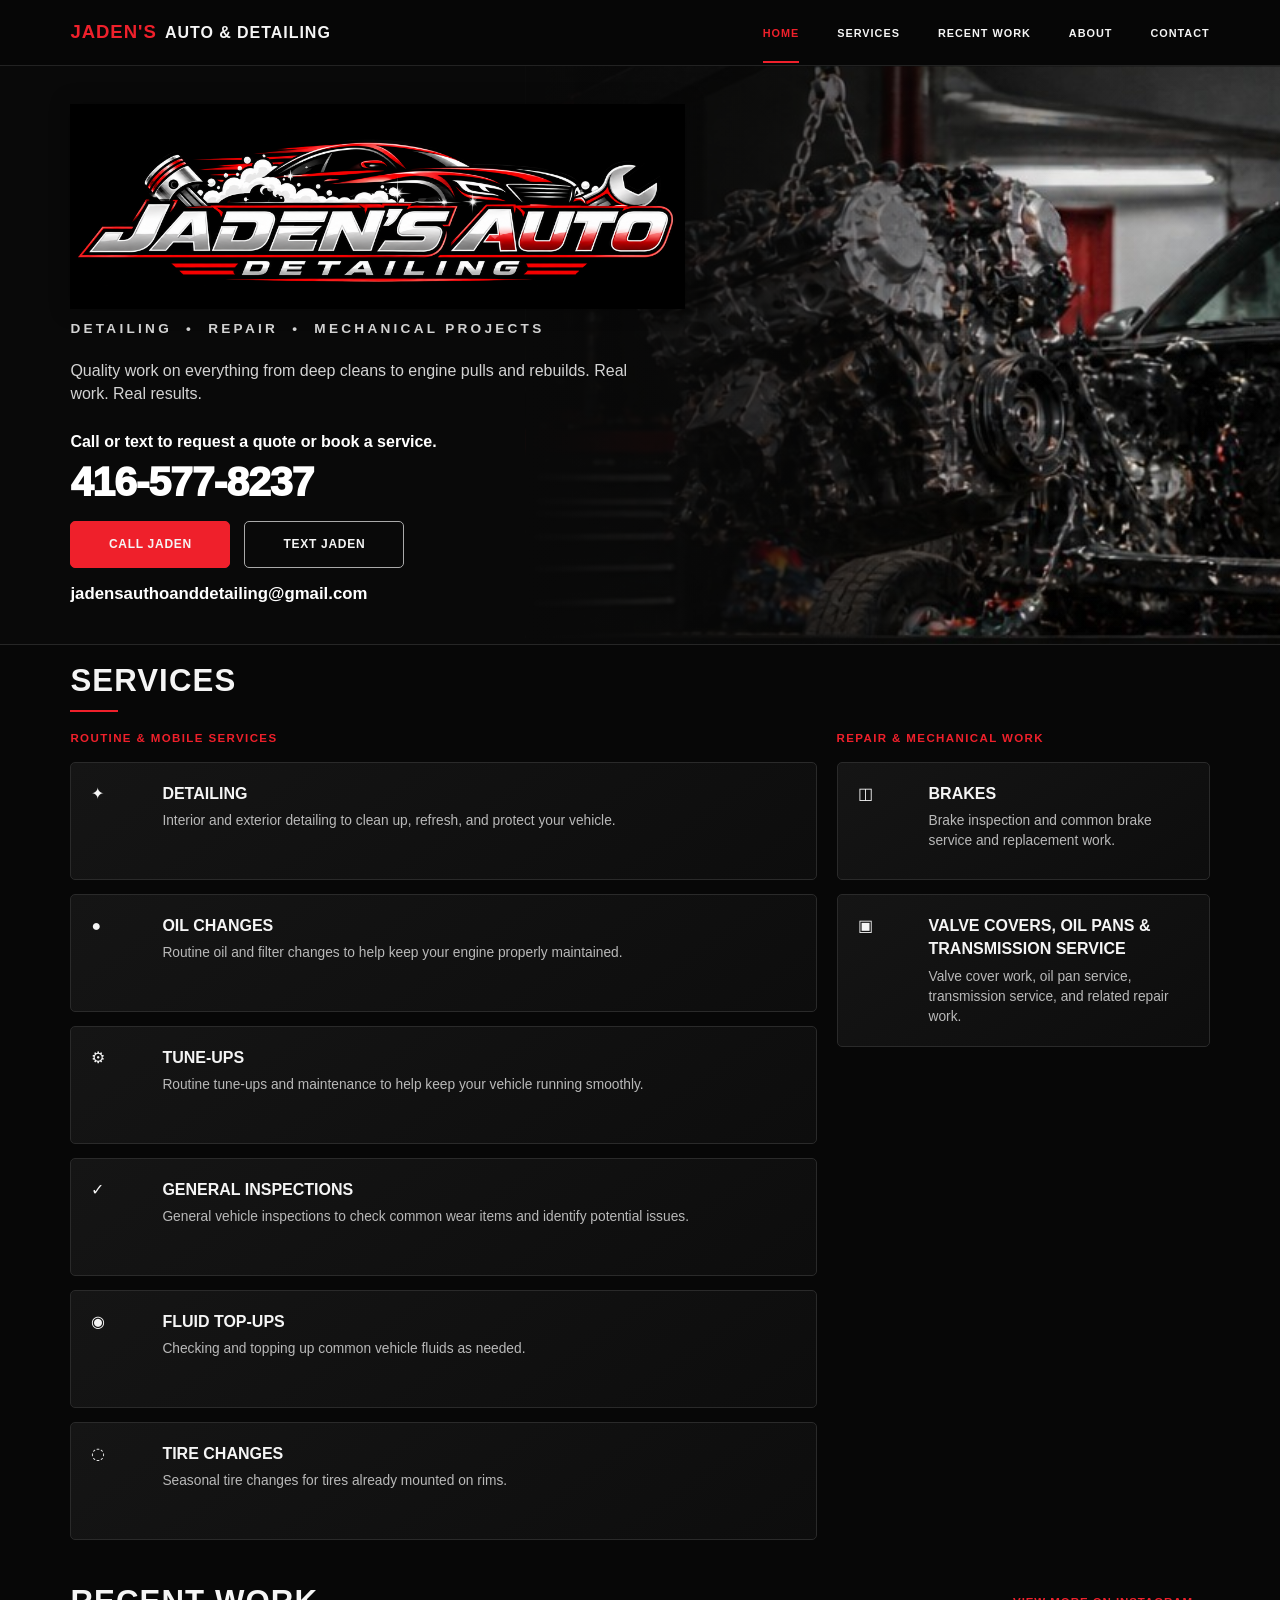
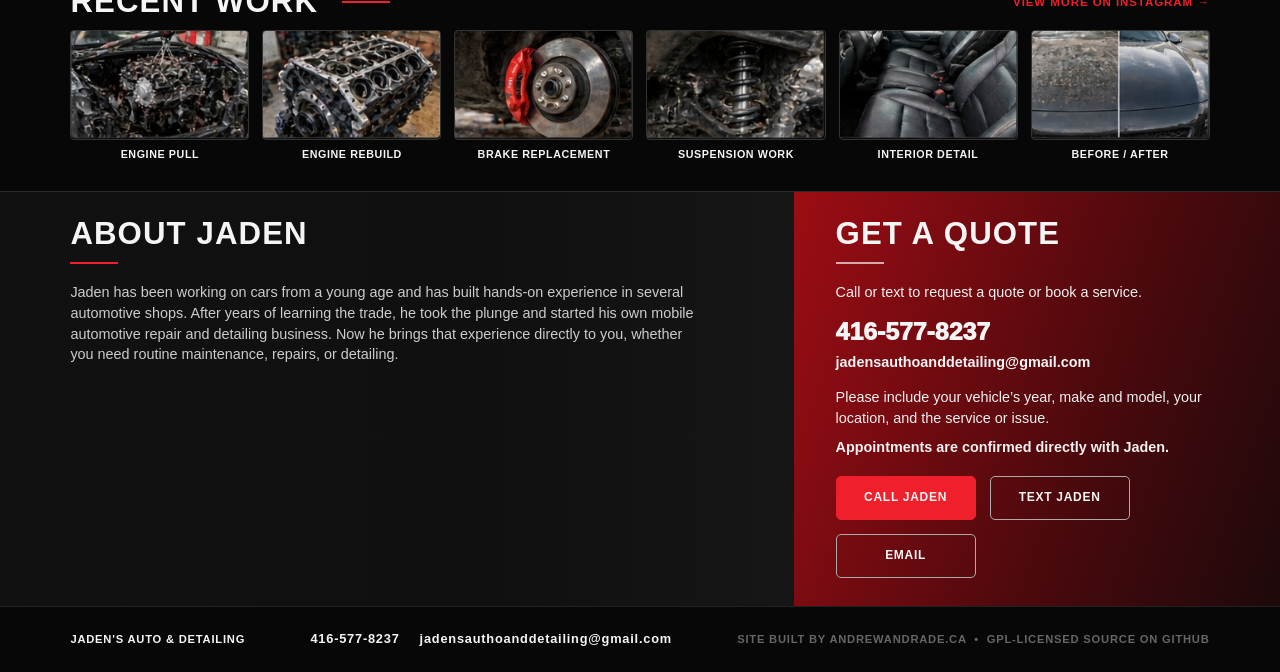
==== index.html @ c55bb7e1 "Make contacting Jaden the primary site action" ====
<!doctype html>
<html lang="en">
<head>
<meta charset="utf-8">
<meta name="viewport" content="width=device-width,initial-scale=1">
<meta name="theme-color" content="#070707">
<title>Jaden's Auto &amp; Detailing</title>
<meta name="description" content="Call or text Jaden for mobile auto repair and detailing services.">
<script type="application/ld+json">{"@context":"https://schema.org","@type":"AutoRepair","@id":"https://jadens-auto-and-detailing.github.io/#business","name":"Jaden's Auto & Detailing","url":"https://jadens-auto-and-detailing.github.io/","telephone":"+1-416-577-8237","email":"jadensauthoanddetailing@gmail.com","contactPoint":{"@type":"ContactPoint","telephone":"+1-416-577-8237","email":"jadensauthoanddetailing@gmail.com","contactType":"customer service"}}</script>
<style>
:root{--bg:#070707;--panel:#111;--panel2:#161616;--text:#f5f5f5;--muted:#b9b9b9;--line:#2a2a2a;--red:#ef202b;--red2:#b71119;--max:1500px}*{box-sizing:border-box}html{scroll-behavior:smooth}body{margin:0;background:var(--bg);color:var(--text);font-family:Inter,Arial,Helvetica,sans-serif;line-height:1.45}a{color:inherit;text-decoration:none}img{display:block;width:100%}.wrap{max-width:var(--max);margin:auto}.site-header{height:66px;display:flex;align-items:center;justify-content:space-between;padding:0 5.5vw;border-bottom:1px solid #222;background:rgba(7,7,7,.97);position:sticky;top:0;z-index:50}.brand{display:inline-flex;align-items:center}.brand-wordmark{font-size:1rem;font-weight:900;letter-spacing:.06em;text-transform:uppercase;white-space:nowrap}.brand-wordmark strong{color:var(--red);font-size:1.16em;margin-right:.18em}nav{display:flex;gap:38px;text-transform:uppercase;font-weight:800;font-size:.68rem;letter-spacing:.09em}nav a{padding:24px 0 20px;border-bottom:2px solid transparent}nav a:first-child,nav a:hover{color:var(--red);border-color:var(--red)}.hero{min-height:440px;position:relative;overflow:hidden;border-bottom:1px solid #262626;background:#090909}.hero-bg{position:absolute;inset:0 0 0 41%;background-image:linear-gradient(90deg,#090909 0,rgba(9,9,9,.97) 6%,rgba(9,9,9,.68) 35%,rgba(9,9,9,.04) 70%),url("[data-uri]");background-size:cover;background-position:center}.hero-inner{position:relative;z-index:2;min-height:440px;display:flex;align-items:center;padding:38px 5.5vw}.hero-copy{width:min(620px,46vw)}.logo{width:min(620px,48vw);margin-bottom:10px}.hero-logo{width:100%;height:auto;display:block;object-fit:contain;filter:drop-shadow(0 0 10px rgba(0,0,0,.28))}.kicker{font-size:.85rem;font-weight:800;letter-spacing:.24em;color:#d4d4d4;margin:0 0 20px}.hero p{max-width:570px;color:#d3d3d3;font-size:1rem;margin:0}.actions{display:flex;gap:14px;flex-wrap:wrap;margin-top:24px}.btn{min-width:170px;height:47px;border-radius:5px;display:inline-flex;align-items:center;justify-content:center;text-transform:uppercase;font-size:.75rem;font-weight:900;letter-spacing:.06em;border:1px solid #aaa}.btn.red{background:var(--red);border-color:var(--red)}.btn:hover{filter:brightness(1.08)}section.content{padding:20px 5.5vw 10px}h2{font-size:1.95rem;line-height:1;text-transform:uppercase;letter-spacing:.035em;margin:0}.rule{width:48px;height:2px;background:var(--red);margin:13px 0 18px}.services-grid{display:grid;grid-template-columns:2fr 1fr;gap:20px}.service-group{display:grid;gap:14px;align-content:start}.service-group-title{margin:0 0 2px;text-transform:uppercase;font-size:.72rem;letter-spacing:.12em;color:var(--red);font-weight:900}.service{border:1px solid var(--line);border-radius:5px;background:linear-gradient(145deg,#151515,#0d0d0d);padding:19px 20px;display:grid;grid-template-columns:58px 1fr;gap:13px;min-height:118px}.service svg{width:42px;height:42px;stroke:var(--red);fill:none;stroke-width:2.2}.service h3{margin:0 0 6px;text-transform:uppercase;font-size:1rem}.service p{margin:0;color:var(--muted);font-size:.86rem}.recent-head{display:flex;justify-content:space-between;align-items:center;margin-top:16px}.recent-title{display:flex;align-items:center;gap:24px}.recent-title .rule{margin:0}.ig{color:var(--red);font-weight:900;text-transform:uppercase;font-size:.72rem;letter-spacing:.08em}.work-grid{display:grid;grid-template-columns:repeat(6,1fr);gap:13px;margin-top:12px}.work-card figure{margin:0}.photo{aspect-ratio:1.62/1;background:#141414 center/cover no-repeat;border:1px solid #333;border-radius:4px;overflow:hidden}.work-card figcaption{text-align:center;text-transform:uppercase;font-size:.67rem;font-weight:900;letter-spacing:.055em;padding-top:7px}.bottom{display:grid;grid-template-columns:62% 38%;margin-top:18px;border-top:1px solid #2a2a2a;min-height:218px}.about{padding:26px 7vw 28px 5.5vw;background:linear-gradient(90deg,#111,#101010 62%,#161616)}.about p{max-width:700px;color:#ccc;font-size:.9rem;margin:0}.quote{padding:26px 5.5vw 28px 42px;background:linear-gradient(110deg,#9d0d14,#4b090d 60%,#1d090b)}.quote .rule{background:#fff;opacity:.65}.quote p{max-width:520px;margin:0;color:#f1f1f1;font-size:.9rem}.quote .actions{margin-top:18px}.quote .btn{min-width:140px;height:44px}.fine{margin-top:12px!important;color:#b99!important;font-size:.68rem!important}footer{height:66px;display:flex;align-items:center;justify-content:space-between;padding:0 5.5vw;border-top:1px solid #222;text-transform:uppercase;font-size:.7rem;font-weight:800;letter-spacing:.07em}footer span{color:#666}@media(max-width:1000px){nav{gap:18px}.services-grid{grid-template-columns:1fr 1fr}.work-grid{grid-template-columns:repeat(3,1fr)}.bottom{grid-template-columns:1fr}.quote{padding-left:5.5vw}.hero-copy{width:56vw}.hero-bg{left:35%}.logo{width:52vw}}@media(max-width:700px){.site-header{height:58px}.brand{font-size:.72rem}.brand strong{font-size:.9rem}nav a:not(:first-child):not(:last-child){display:none}.hero{min-height:570px}.hero-bg{inset:0;background-image:linear-gradient(90deg,rgba(7,7,7,.98),rgba(7,7,7,.68)),linear-gradient(0deg,#070707 0,transparent 60%),url("[data-uri]");opacity:.95}.hero-inner{min-height:570px;align-items:flex-end;padding-bottom:44px}.hero-copy{width:100%}.logo{width:min(560px,96vw)}.services-grid,.work-grid{grid-template-columns:1fr 1fr}.recent-head{align-items:flex-start;gap:18px;flex-direction:column}.recent-title{flex-direction:column;align-items:flex-start;gap:0}.bottom{margin-top:10px}footer{height:auto;min-height:72px;gap:12px;flex-direction:column;align-items:flex-start;justify-content:center}}@media(max-width:470px){.services-grid,.work-grid{grid-template-columns:1fr}.actions .btn{flex:1 1 140px}.service{grid-template-columns:48px 1fr}.site-header nav a:last-child{display:none}}
.hero{min-height:520px}.hero-inner{min-height:520px}.hero-contact{margin-top:25px;max-width:590px}.contact-lead{margin:0 0 8px!important;color:#fff!important;font-weight:800}.phone-display{display:inline-block;font-size:clamp(2rem,3.2vw,3.25rem);line-height:1.05;font-weight:950;letter-spacing:-.025em;color:#fff}.phone-display:hover,.email-link:hover,.footer-contact a:hover{text-decoration:underline;text-decoration-color:var(--red);text-underline-offset:4px}.hero-contact .actions{margin-top:17px}.hero-contact .btn{min-width:160px}.email-link{display:inline-block;margin-top:14px;color:#fff;font-size:clamp(.9rem,1.35vw,1.05rem);font-weight:800;overflow-wrap:anywhere;word-break:break-word}.quote-details{margin-top:15px}.quote-phone{display:inline-block;font-size:1.55rem;line-height:1.1;font-weight:950;margin-bottom:5px}.quote-email{display:inline-block;font-weight:800;overflow-wrap:anywhere;word-break:break-word}.quote-instructions{margin-top:14px!important}.appointment-note{margin-top:8px!important;font-weight:800}.footer-contact{display:flex;align-items:center;gap:20px;text-transform:none;font-size:.8rem}.footer-contact a{overflow-wrap:anywhere;word-break:break-word}.mobile-contact-bar{display:none}
@media(max-width:700px){body{padding-bottom:calc(66px + env(safe-area-inset-bottom))}.hero,.hero-inner{min-height:680px}.hero-inner{padding-bottom:38px}.phone-display{font-size:2.25rem}.hero-contact .actions{gap:10px}.hero-contact .btn{min-width:0;flex:1}.email-link{max-width:100%}footer{padding-top:18px;padding-bottom:18px;margin-bottom:0}.footer-contact{align-items:flex-start;gap:6px;flex-direction:column;max-width:100%;width:100%}.mobile-contact-bar{position:fixed;display:grid;grid-template-columns:1fr 1fr;gap:8px;left:0;right:0;bottom:0;z-index:100;padding:8px 12px calc(8px + env(safe-area-inset-bottom));background:rgba(7,7,7,.98);border-top:1px solid #333;box-shadow:0 -5px 20px rgba(0,0,0,.45)}.mobile-contact-bar a{height:42px;border-radius:5px;display:flex;align-items:center;justify-content:center;background:var(--red);font-size:.78rem;font-weight:950;letter-spacing:.06em;text-transform:uppercase}.mobile-contact-bar a:last-child{background:#202020;border:1px solid #777}}
@media(max-width:370px){.phone-display{font-size:2rem}.hero-contact .btn{font-size:.68rem}.email-link{font-size:.82rem}}
.quote-email{font-size:.9rem}.mobile-contact-bar a:first-child,.mobile-contact-bar a:last-child{color:#fff}@media(max-width:470px){.site-header nav{display:none}}
</style>
</head>
<body>
<header class="site-header">
<a class="brand" href="#top" aria-label="Jaden's Auto and Detailing home">
<span class="brand-wordmark">
<strong>Jaden's</strong> Auto &amp; Detailing</span>
</a>
<nav>
<a href="#top">Home</a>
<a href="#services">Services</a>
<a href="#work">Recent Work</a>
<a href="#about">About</a>
<a href="#contact">Contact</a>
</nav>
</header>
<main id="top">
<section class="hero">
<div class="hero-bg">
</div>
<div class="hero-inner">
<div class="hero-copy">
<div class="logo">
<img class="hero-logo" src="[data-uri]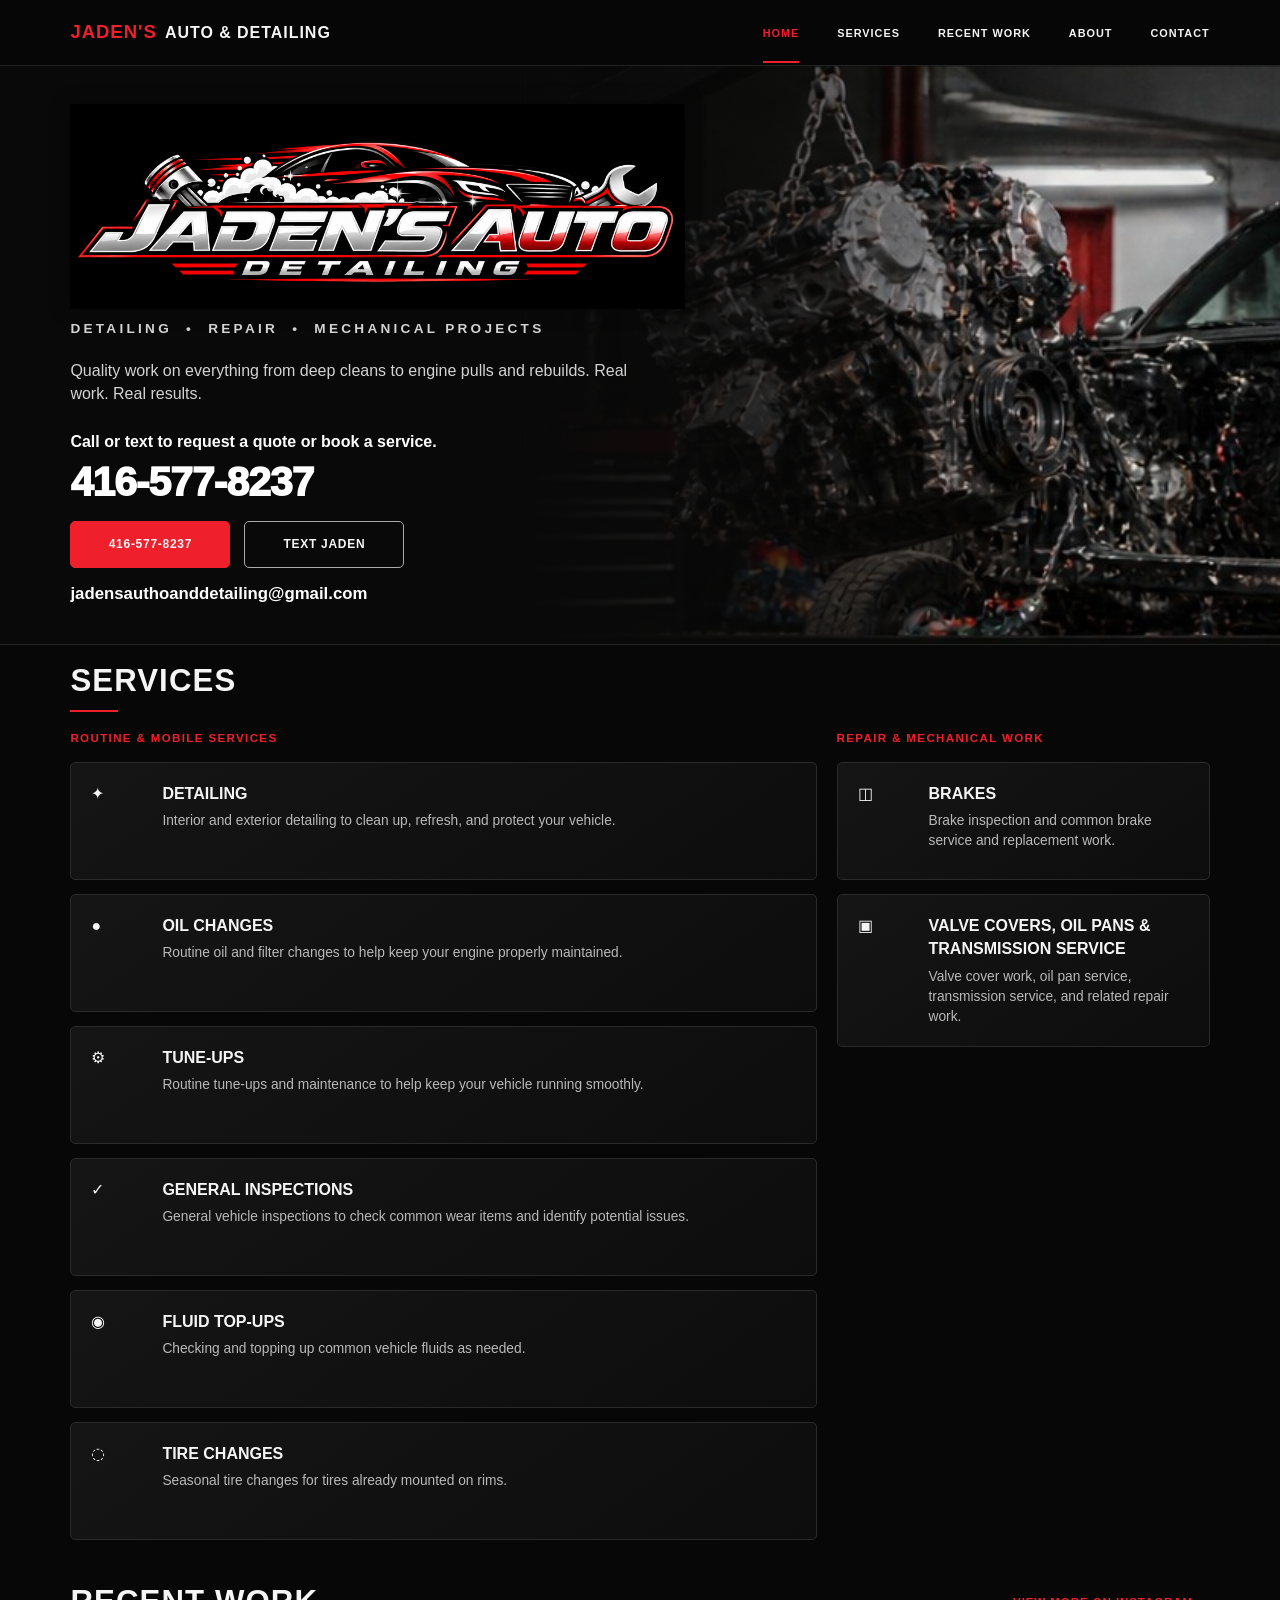
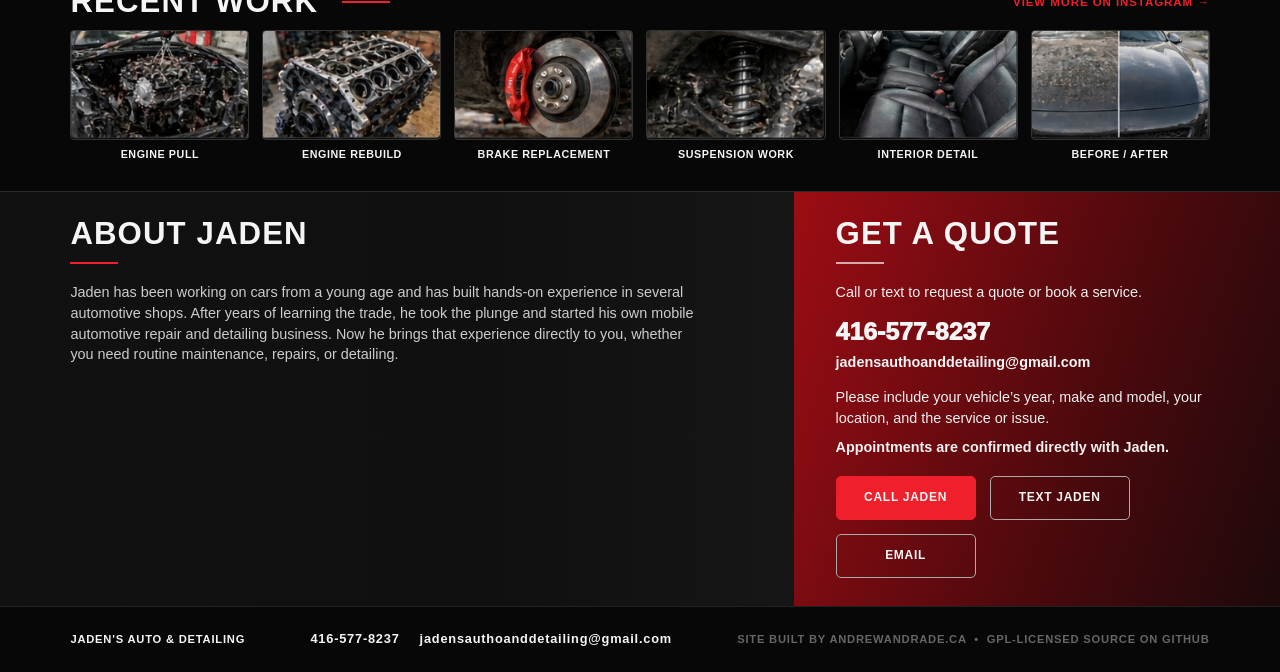
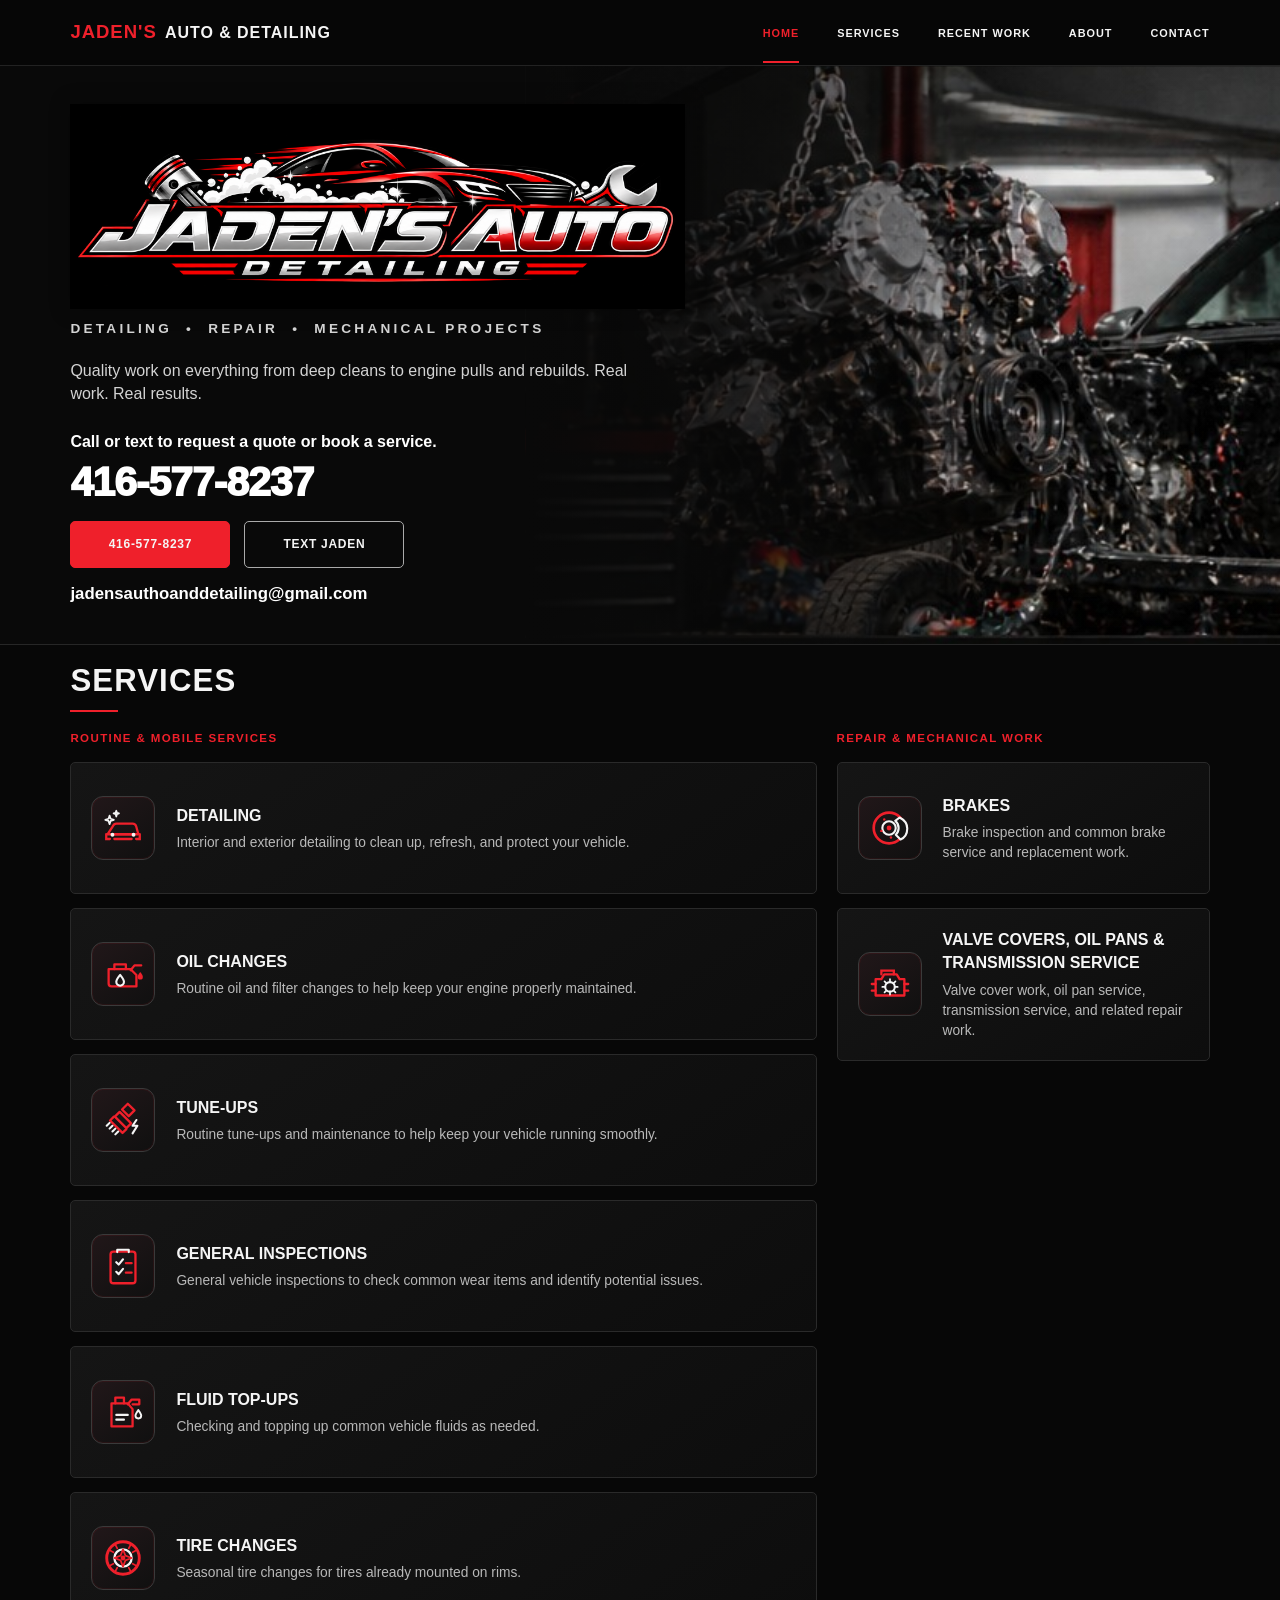
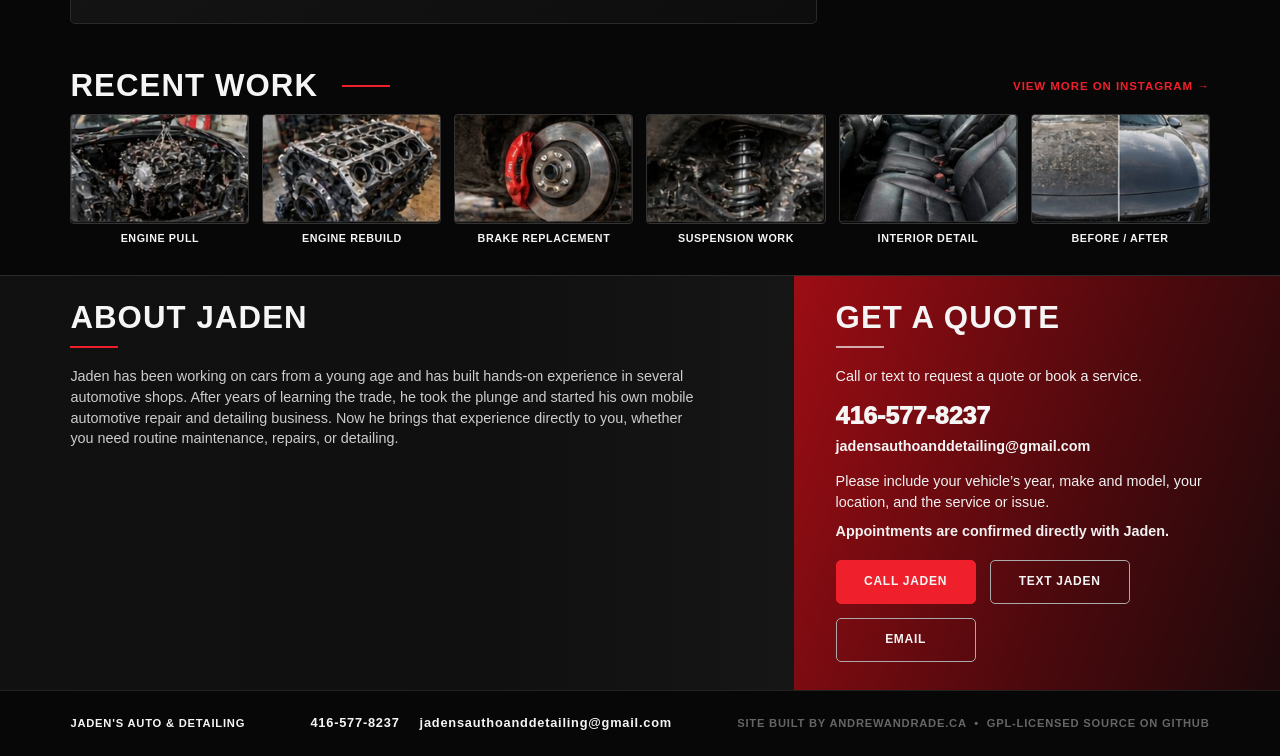
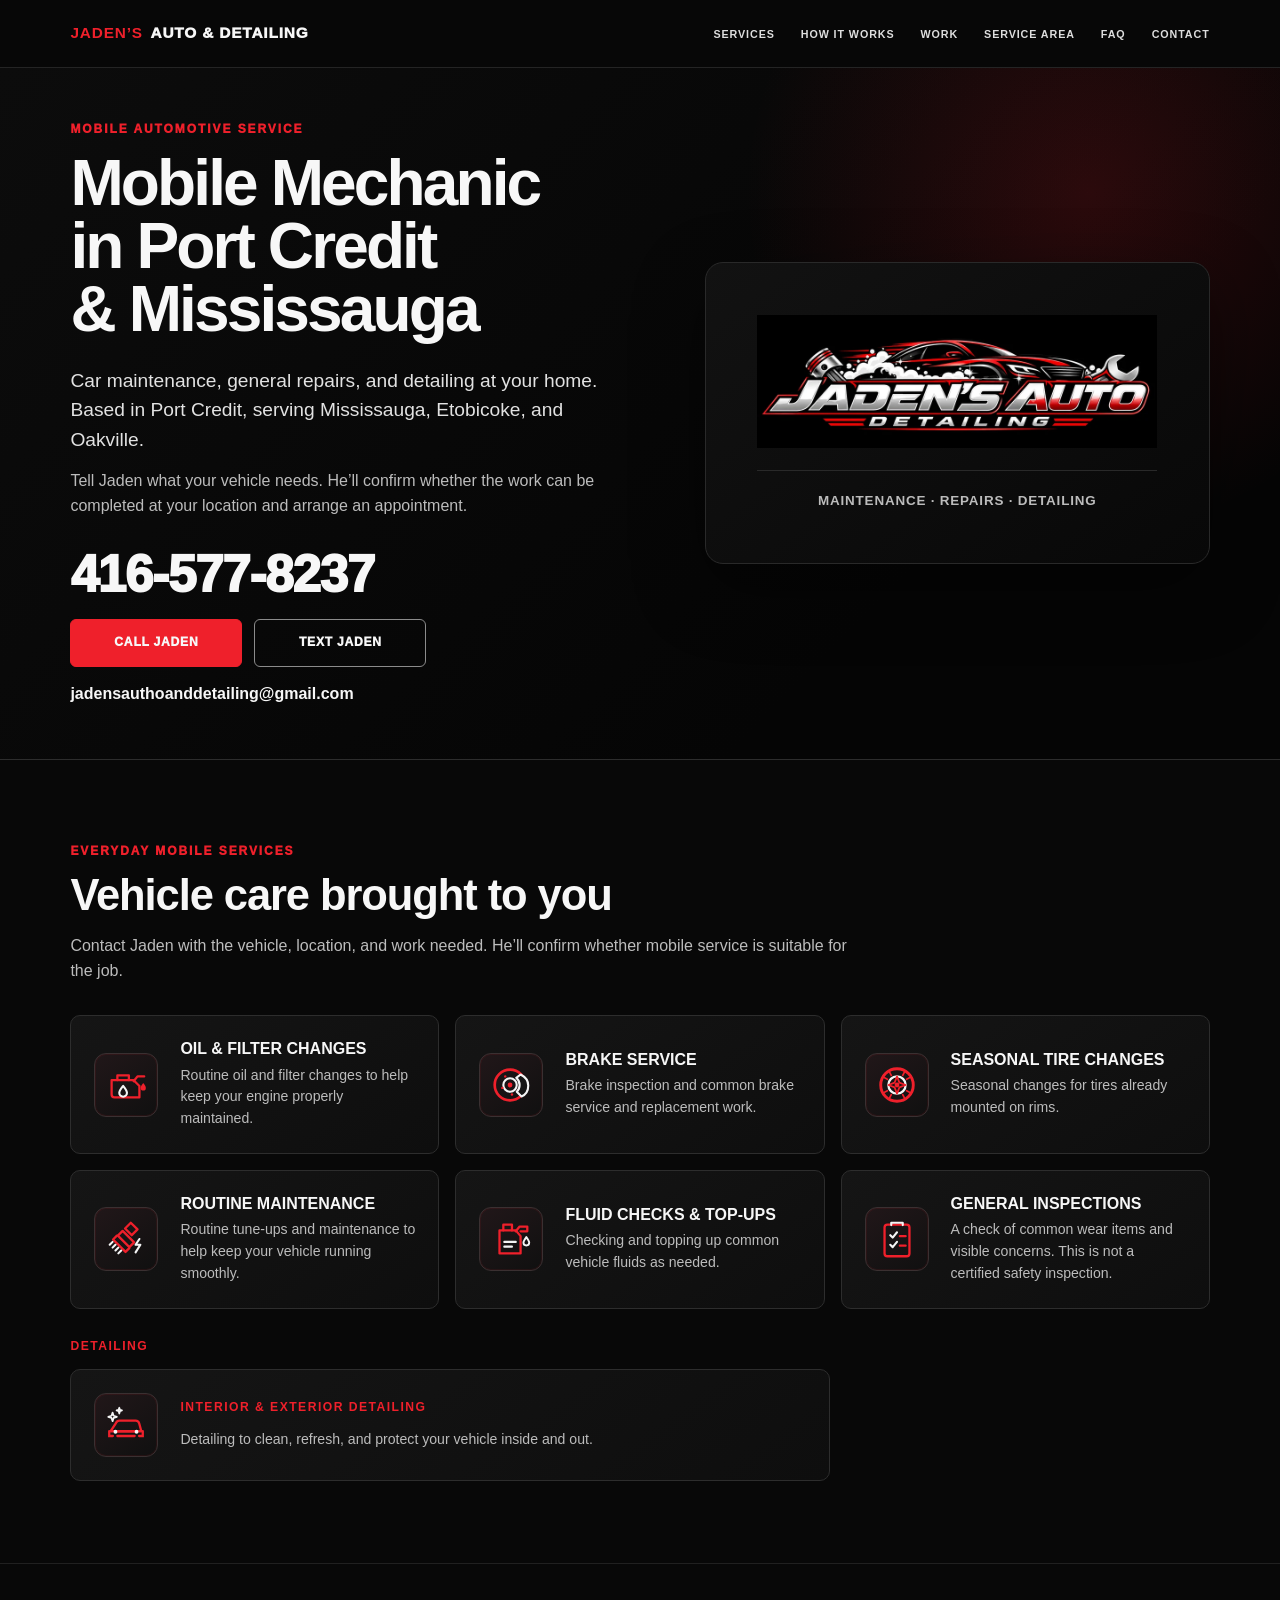
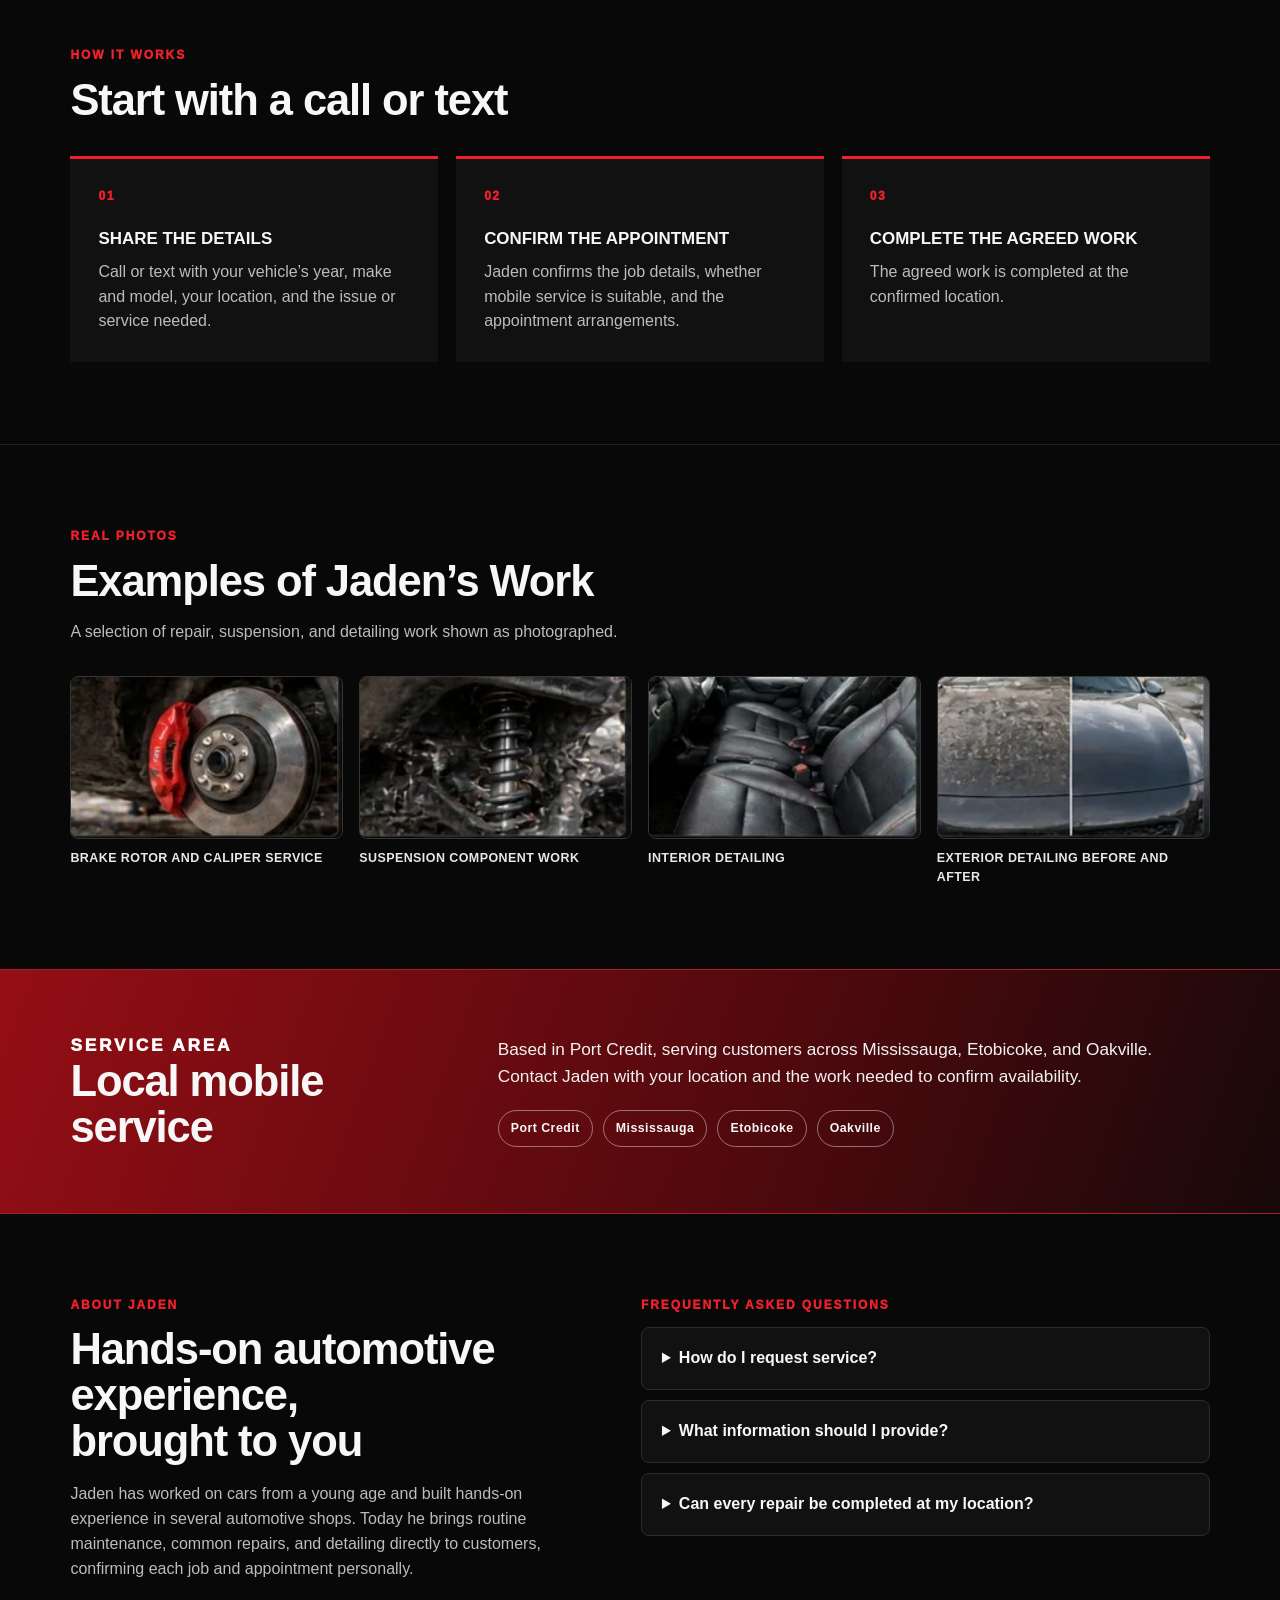
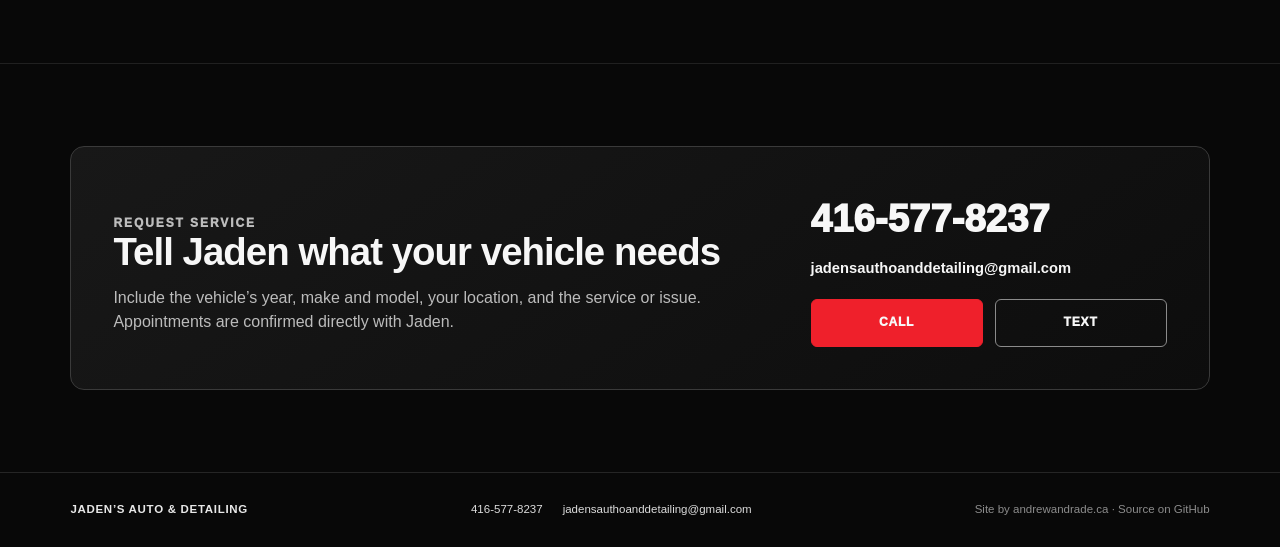
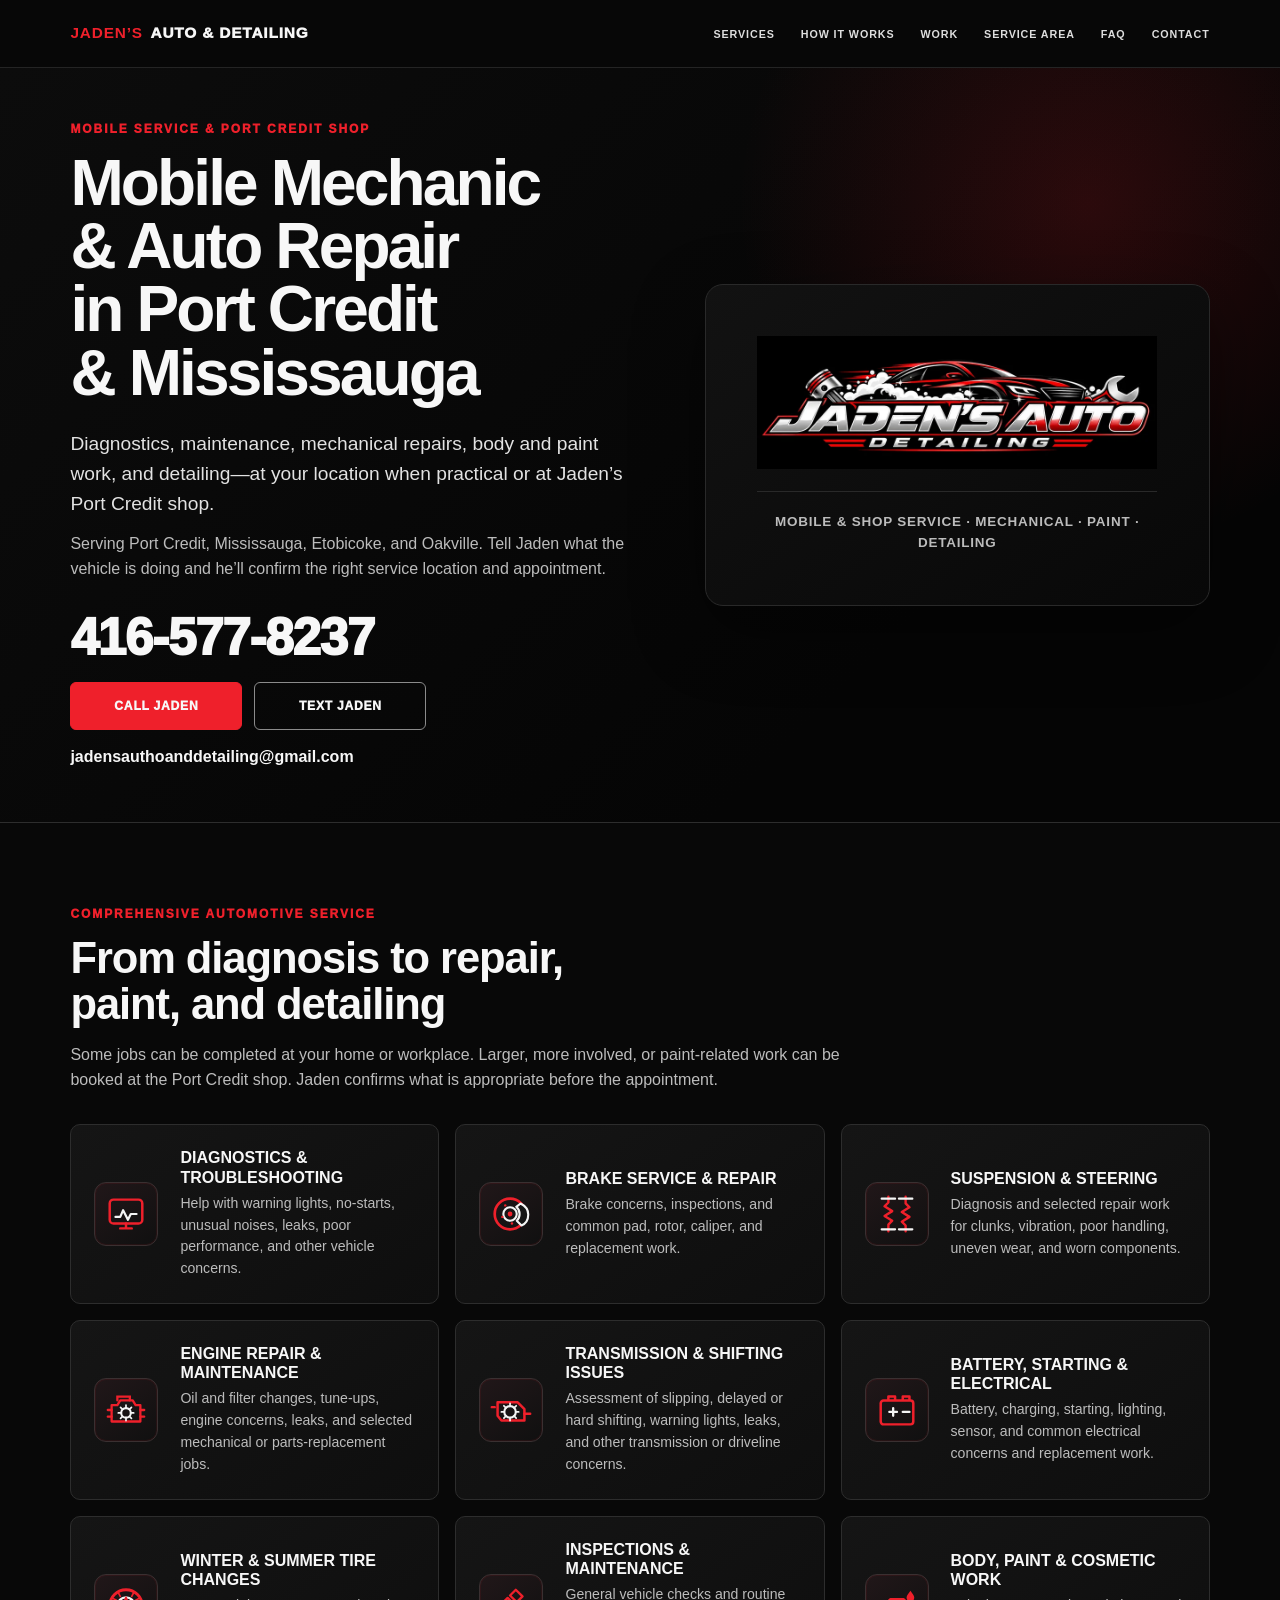
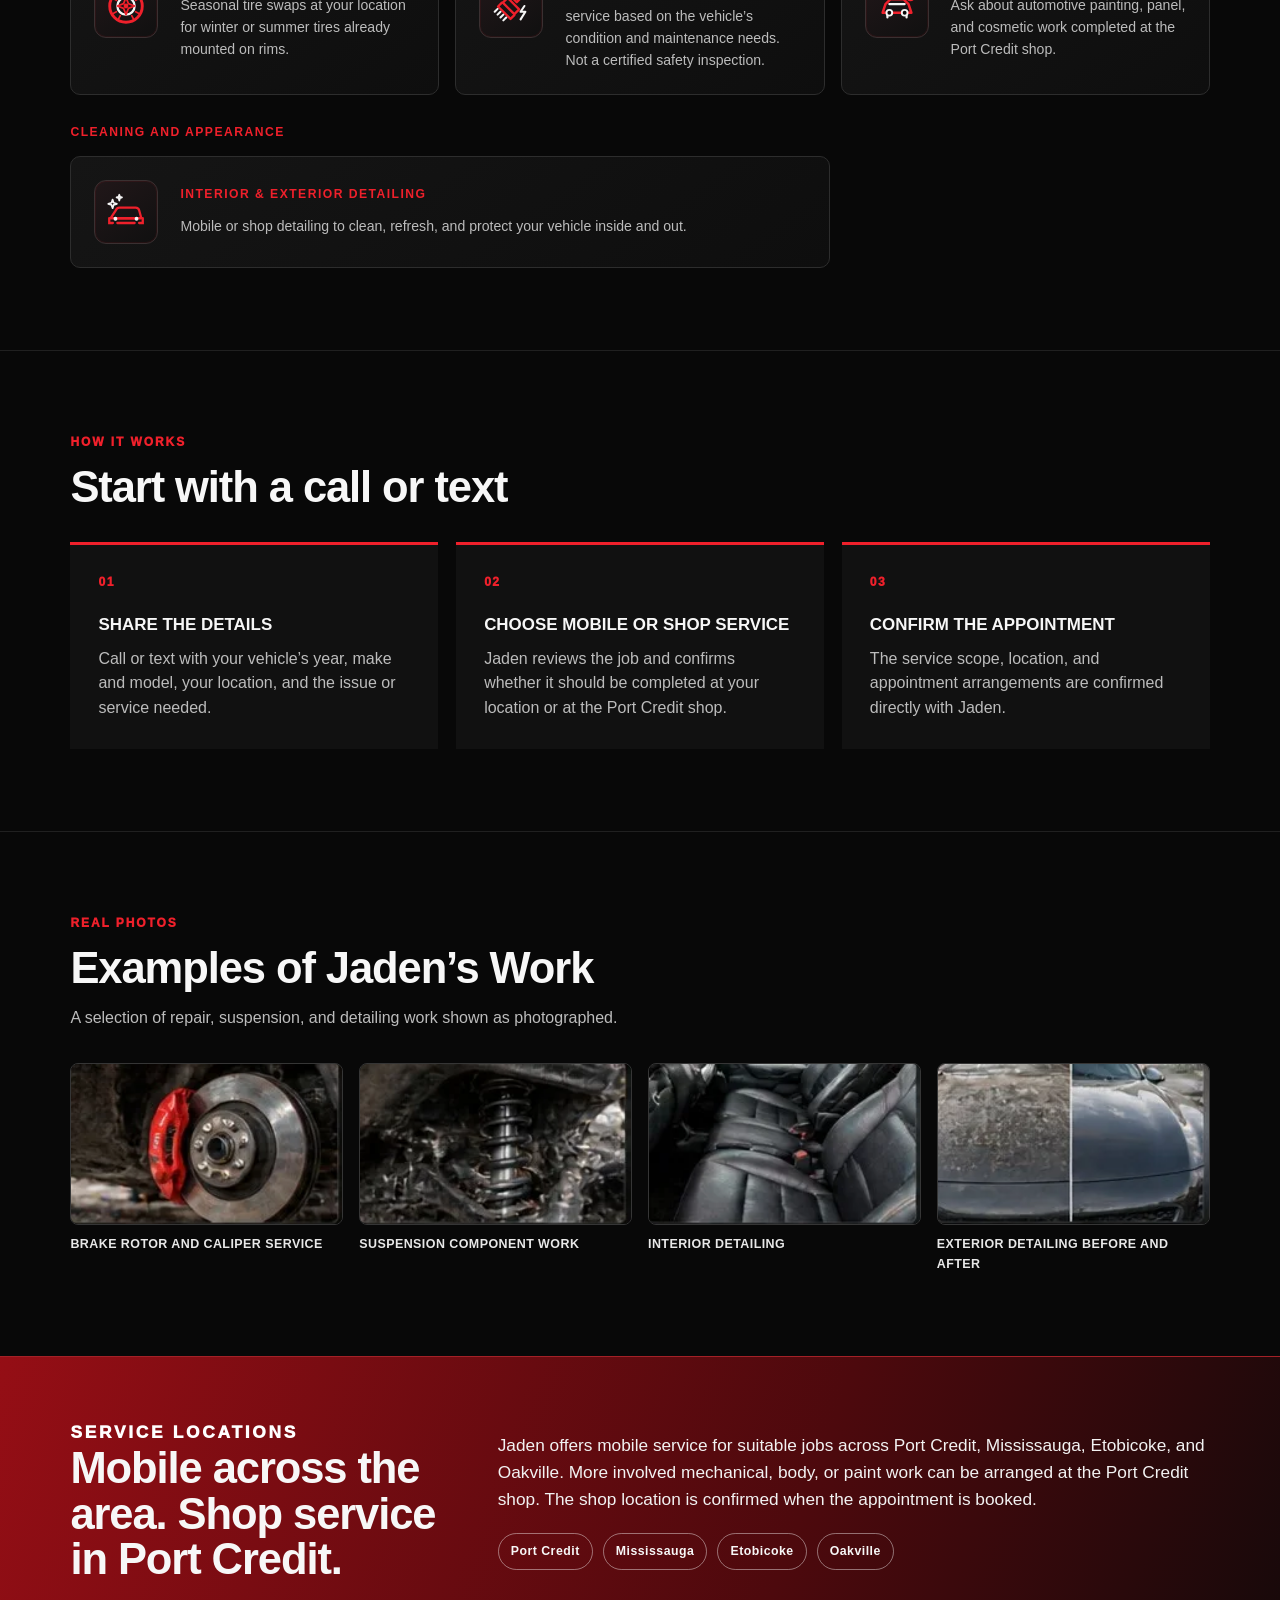
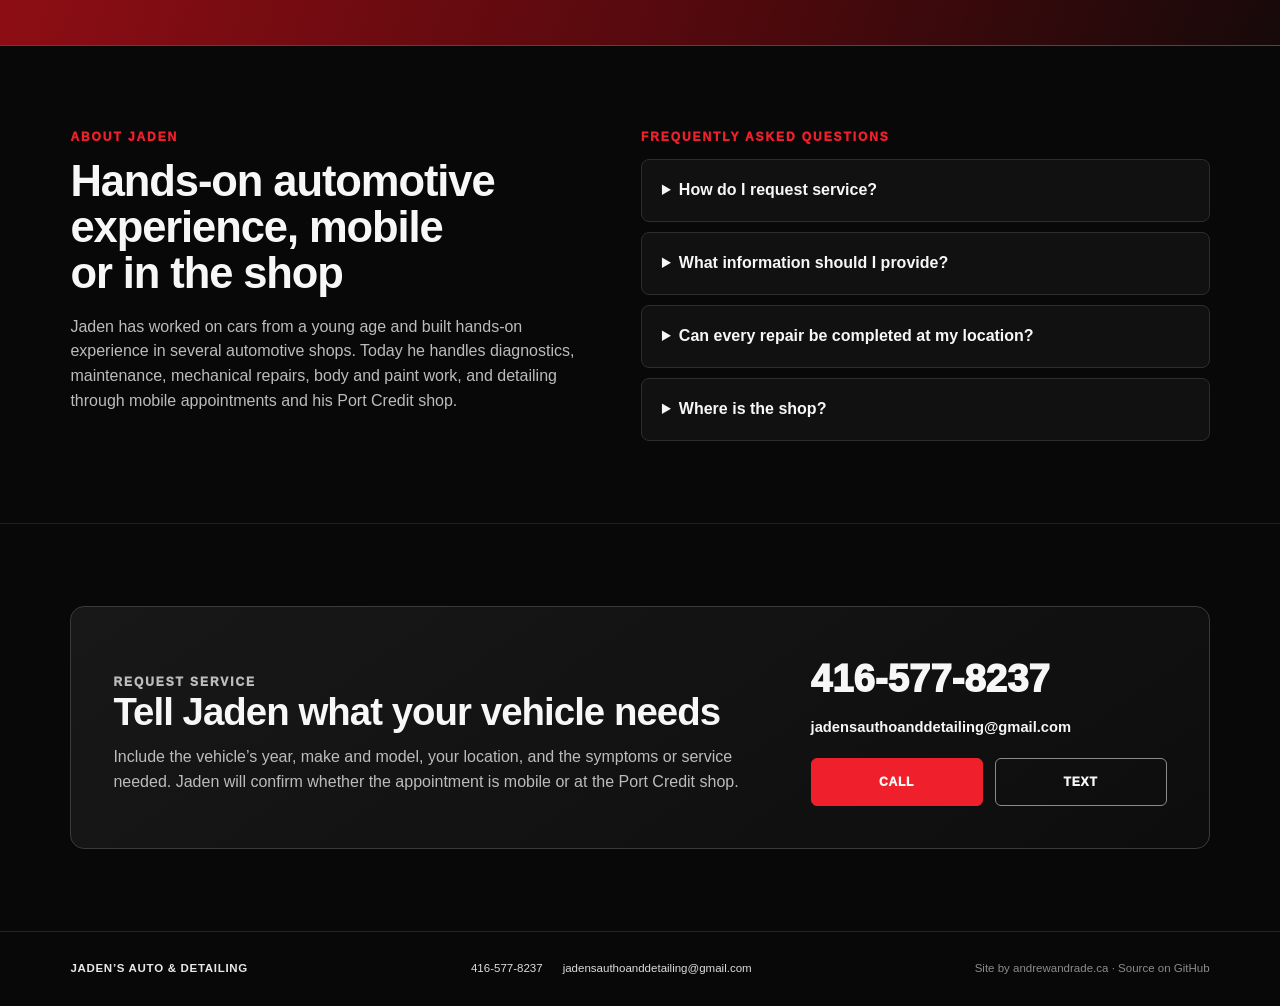
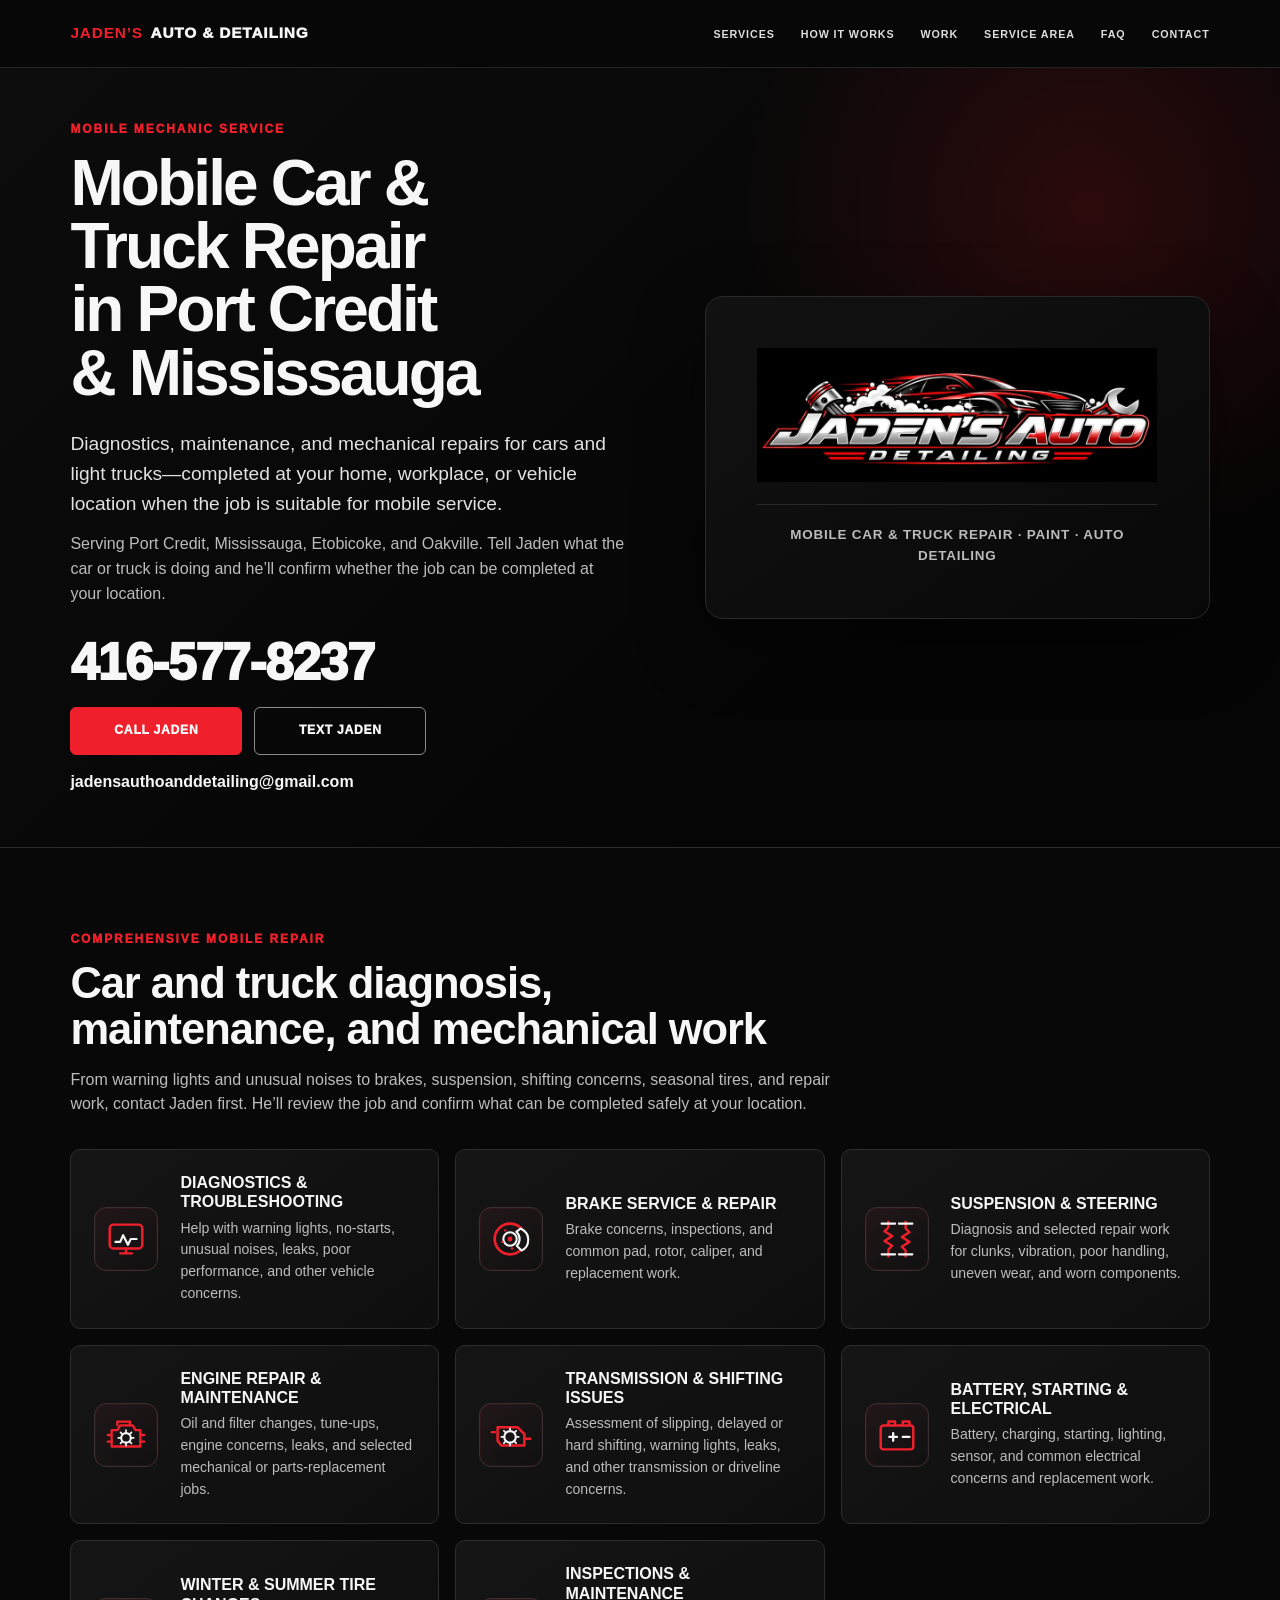
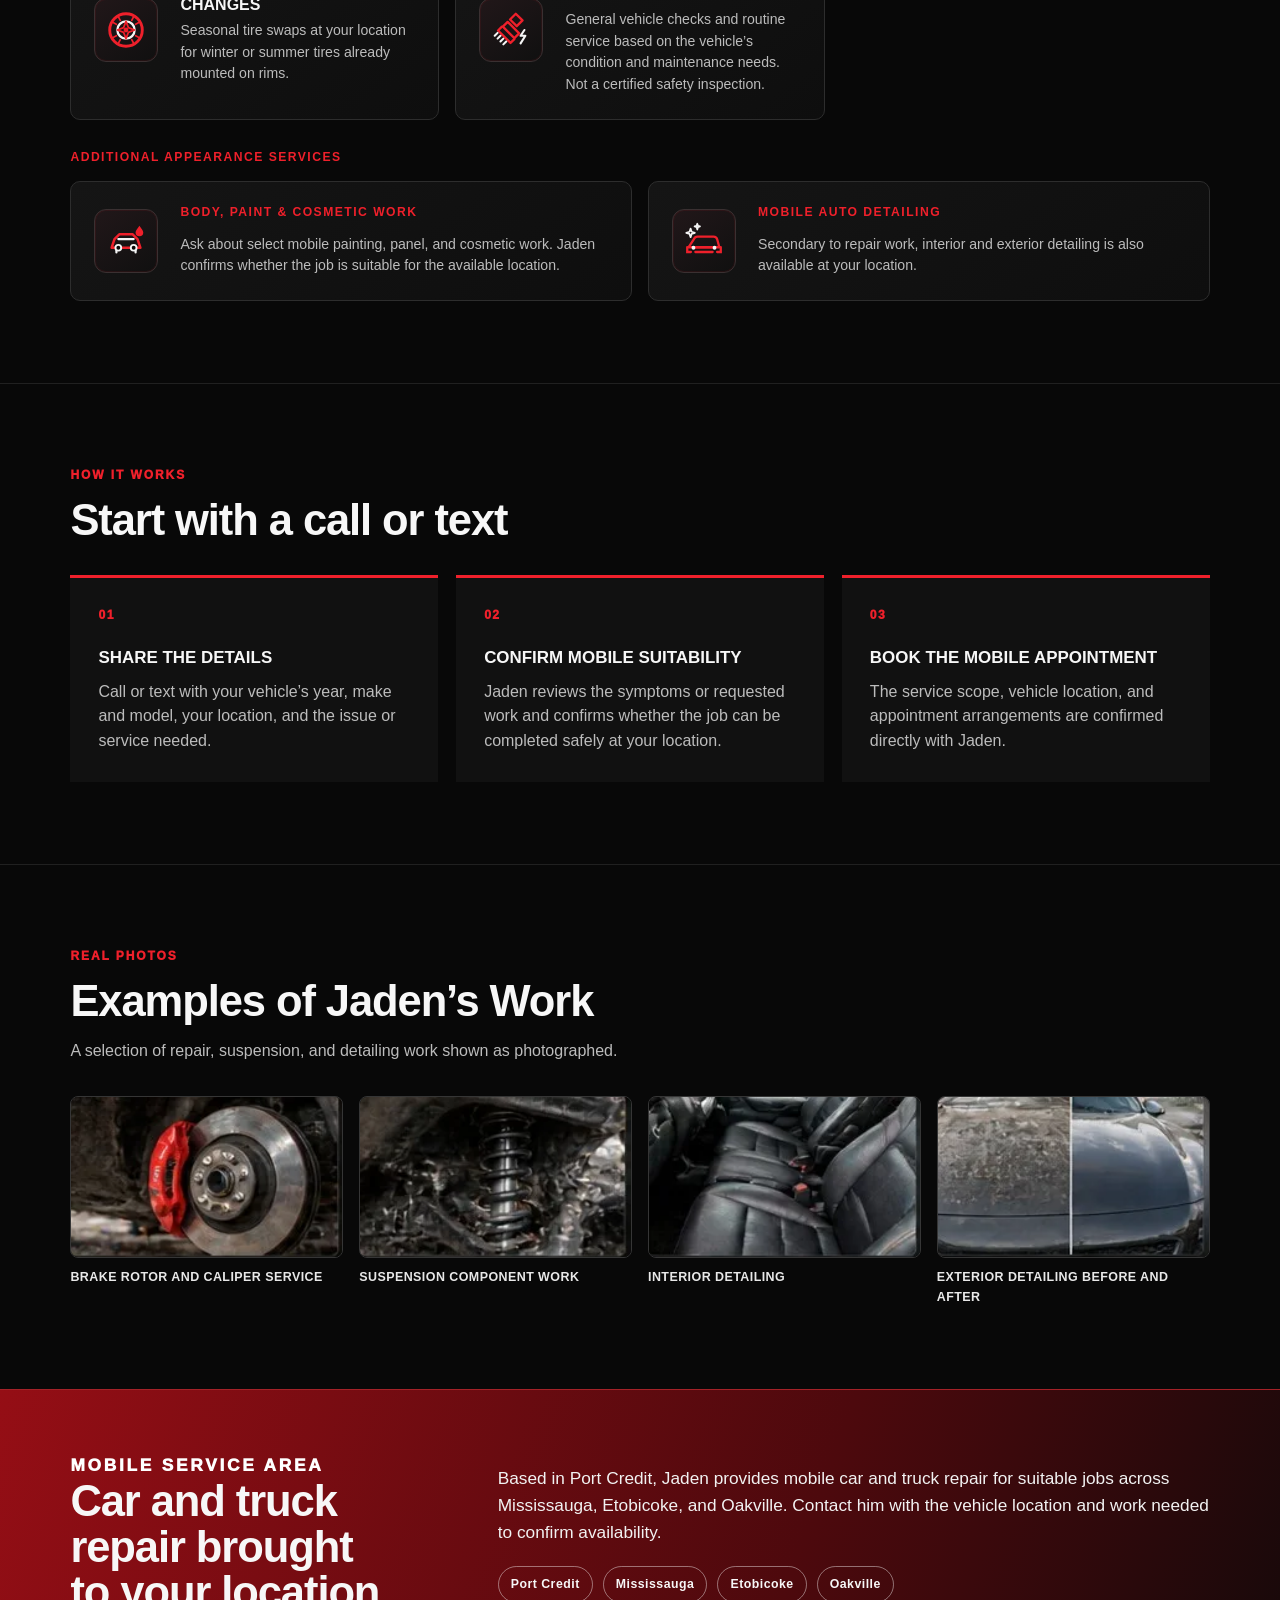
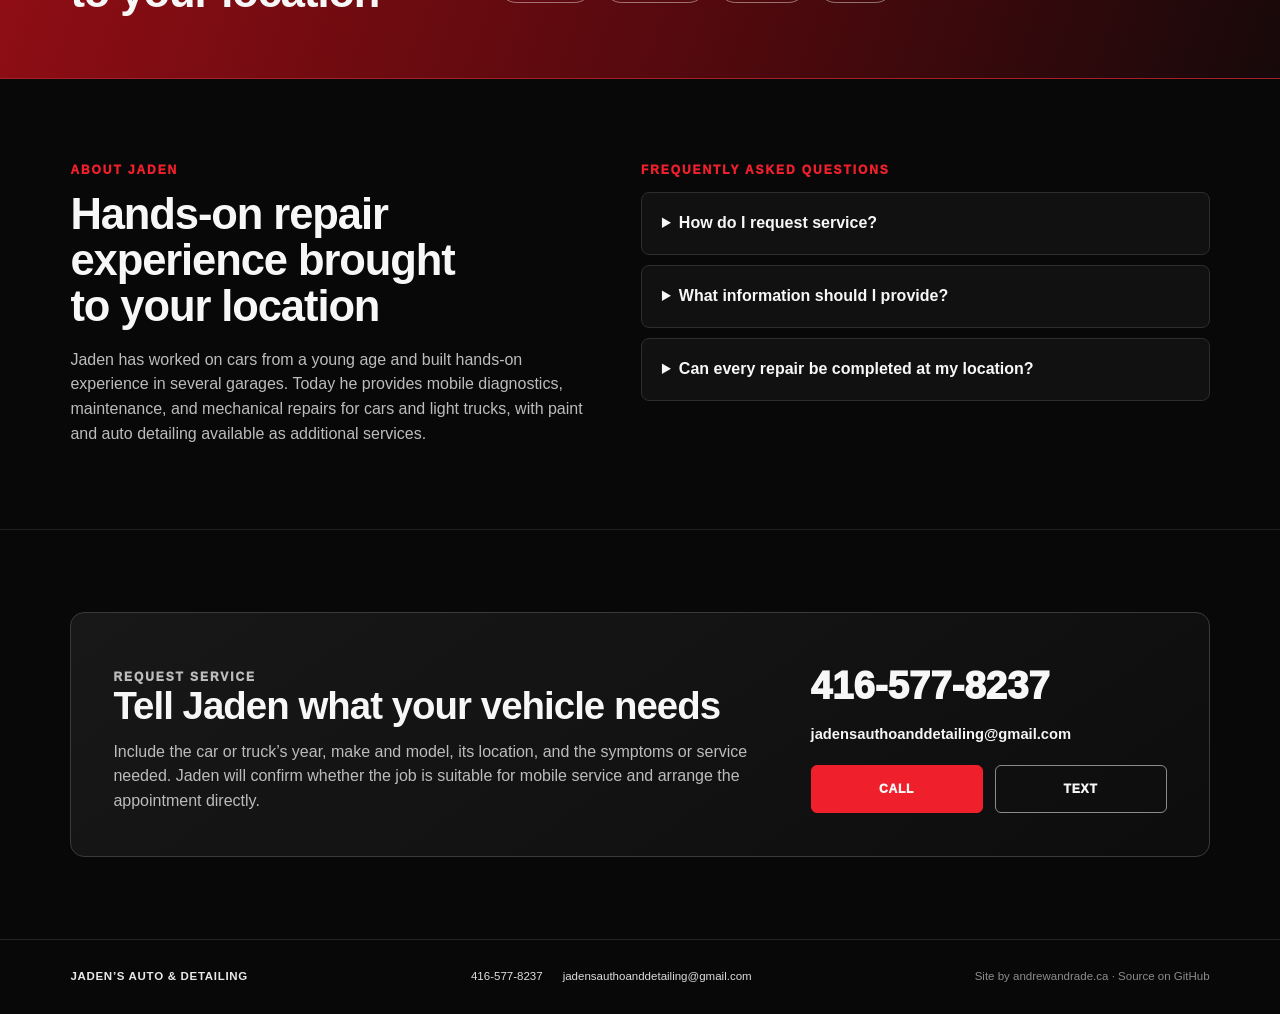
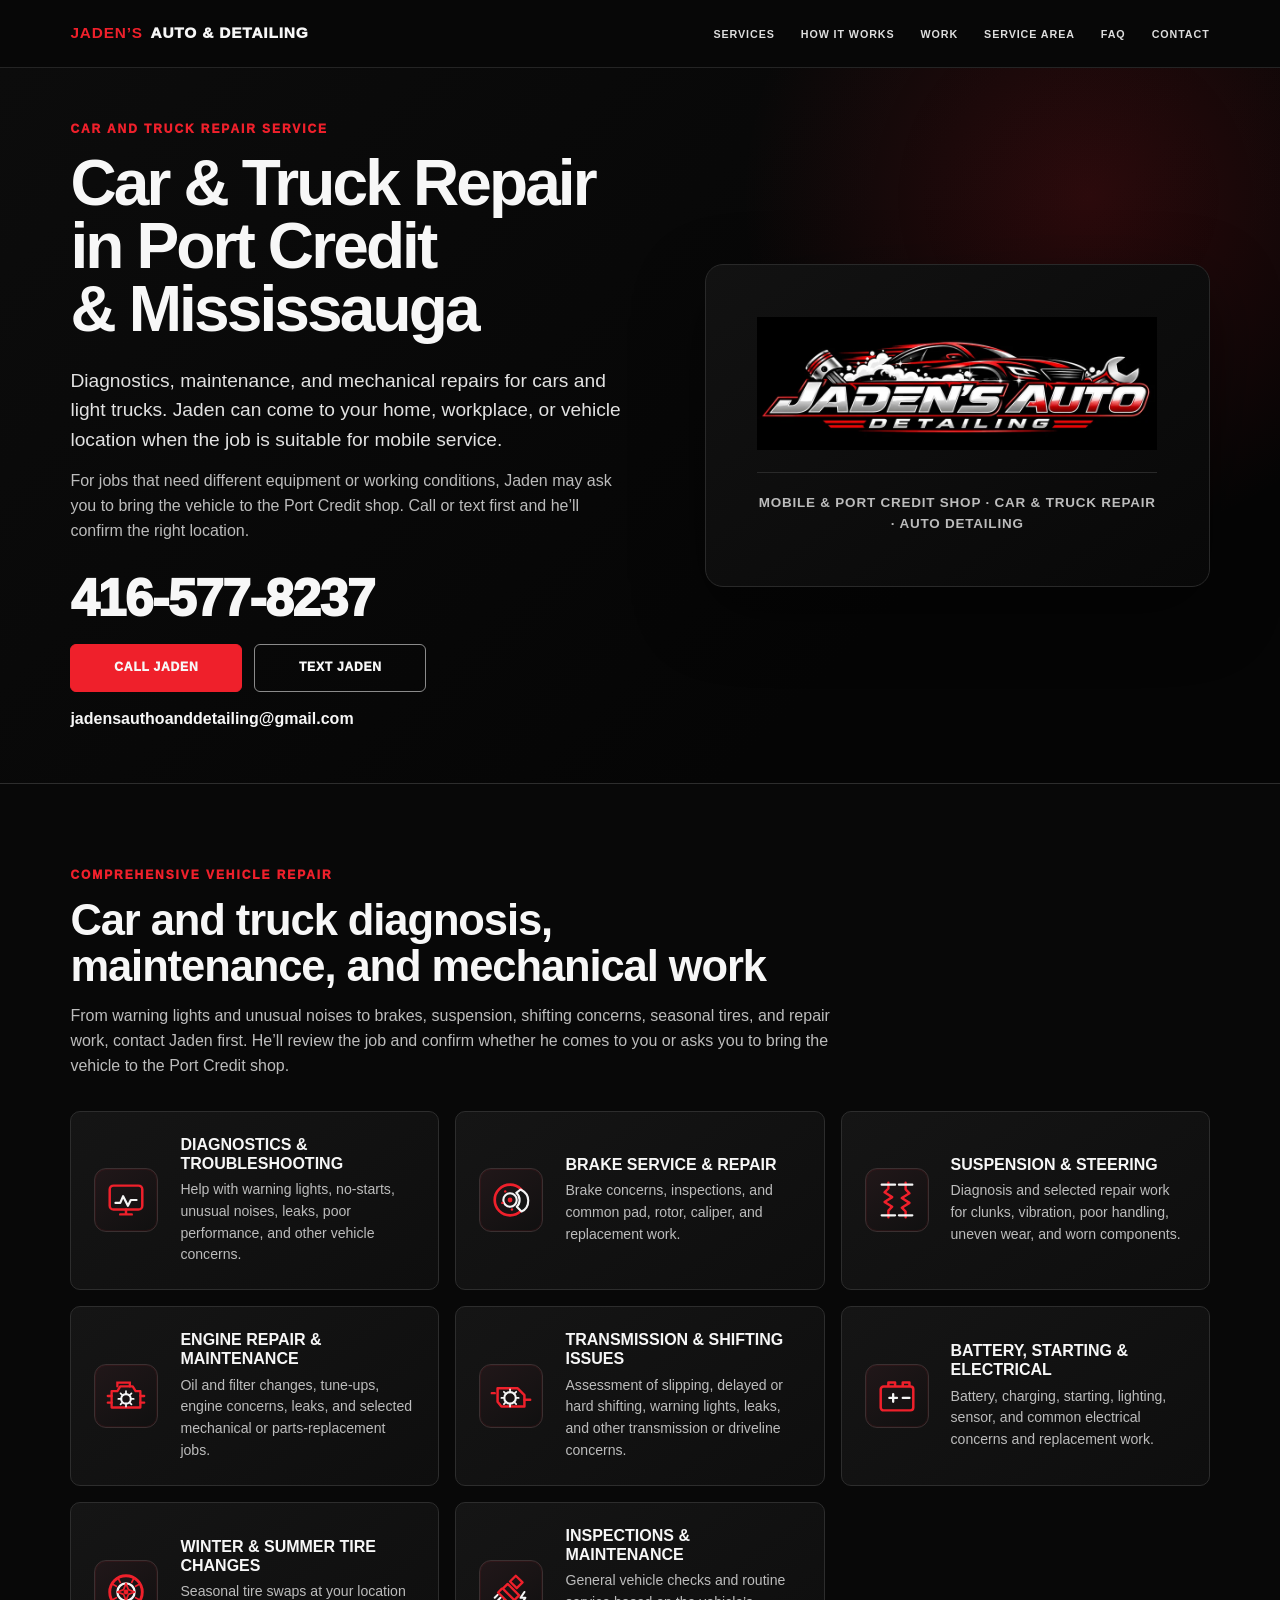
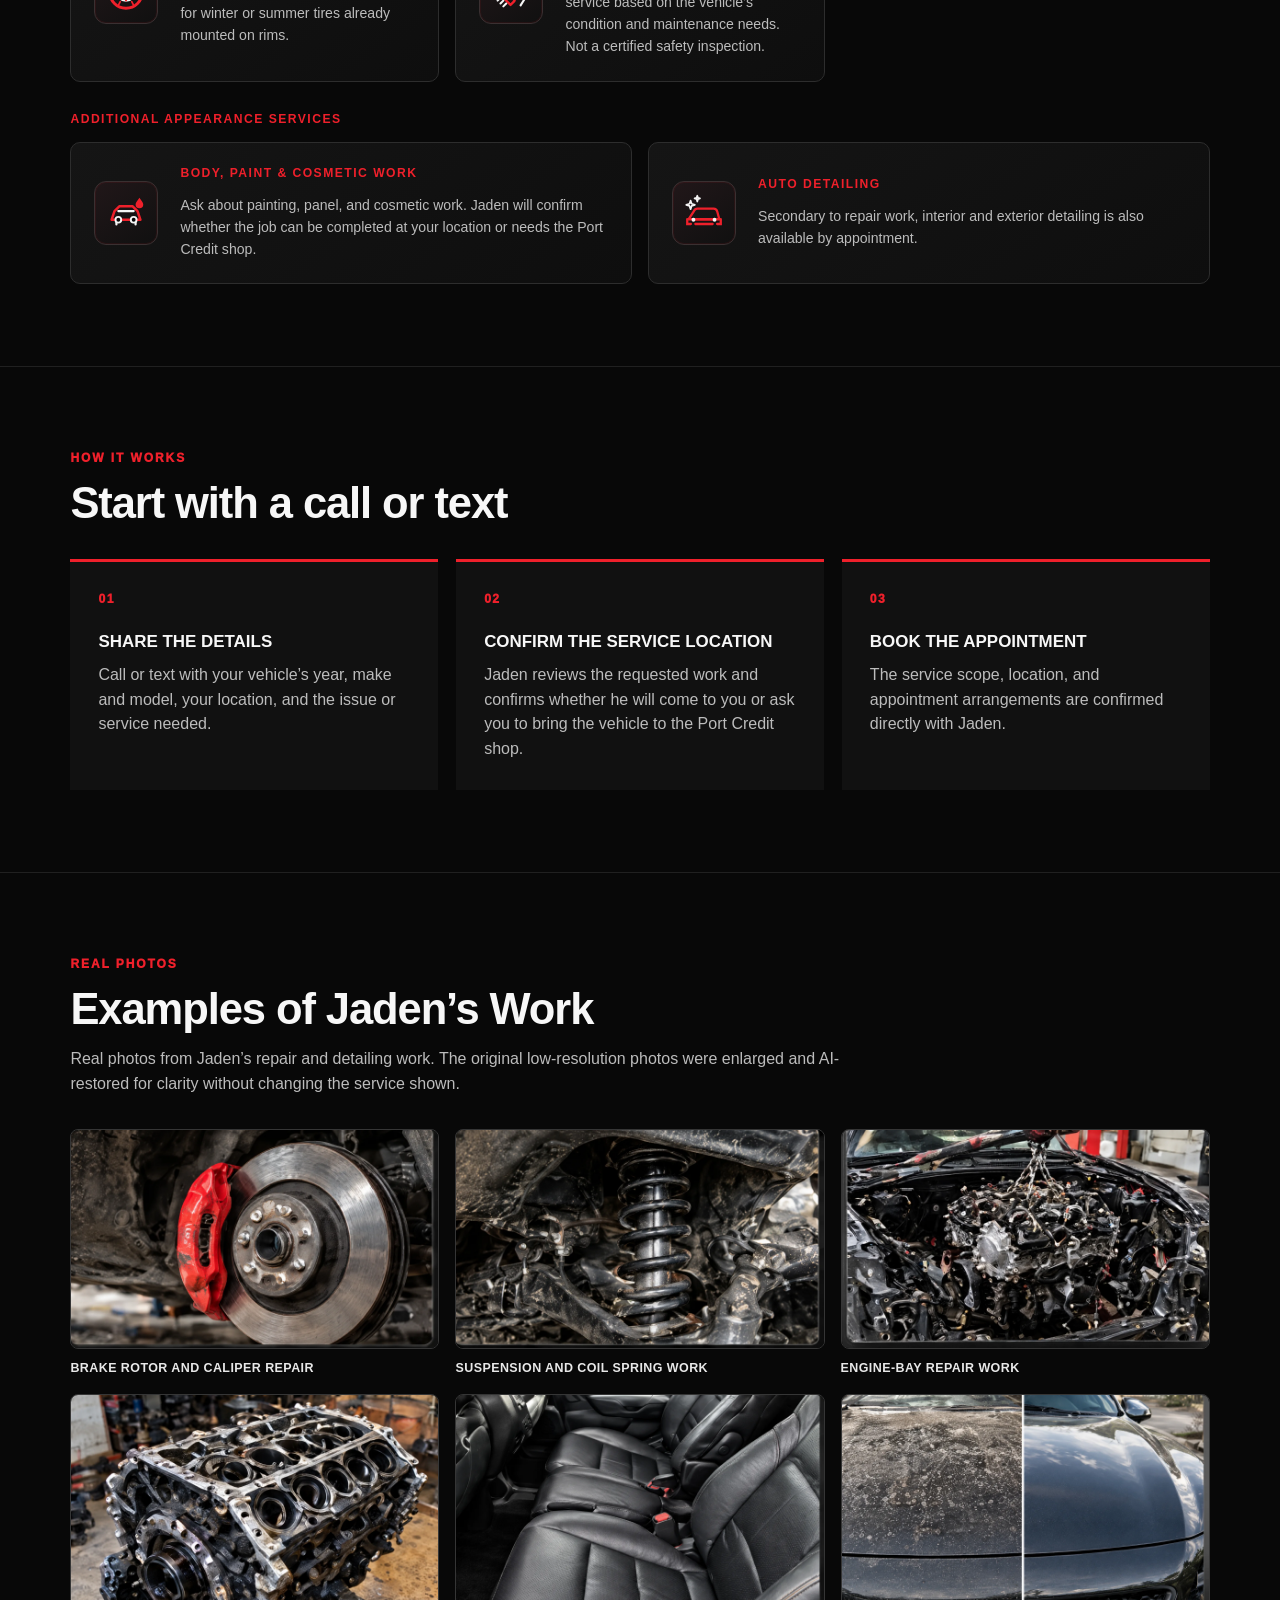
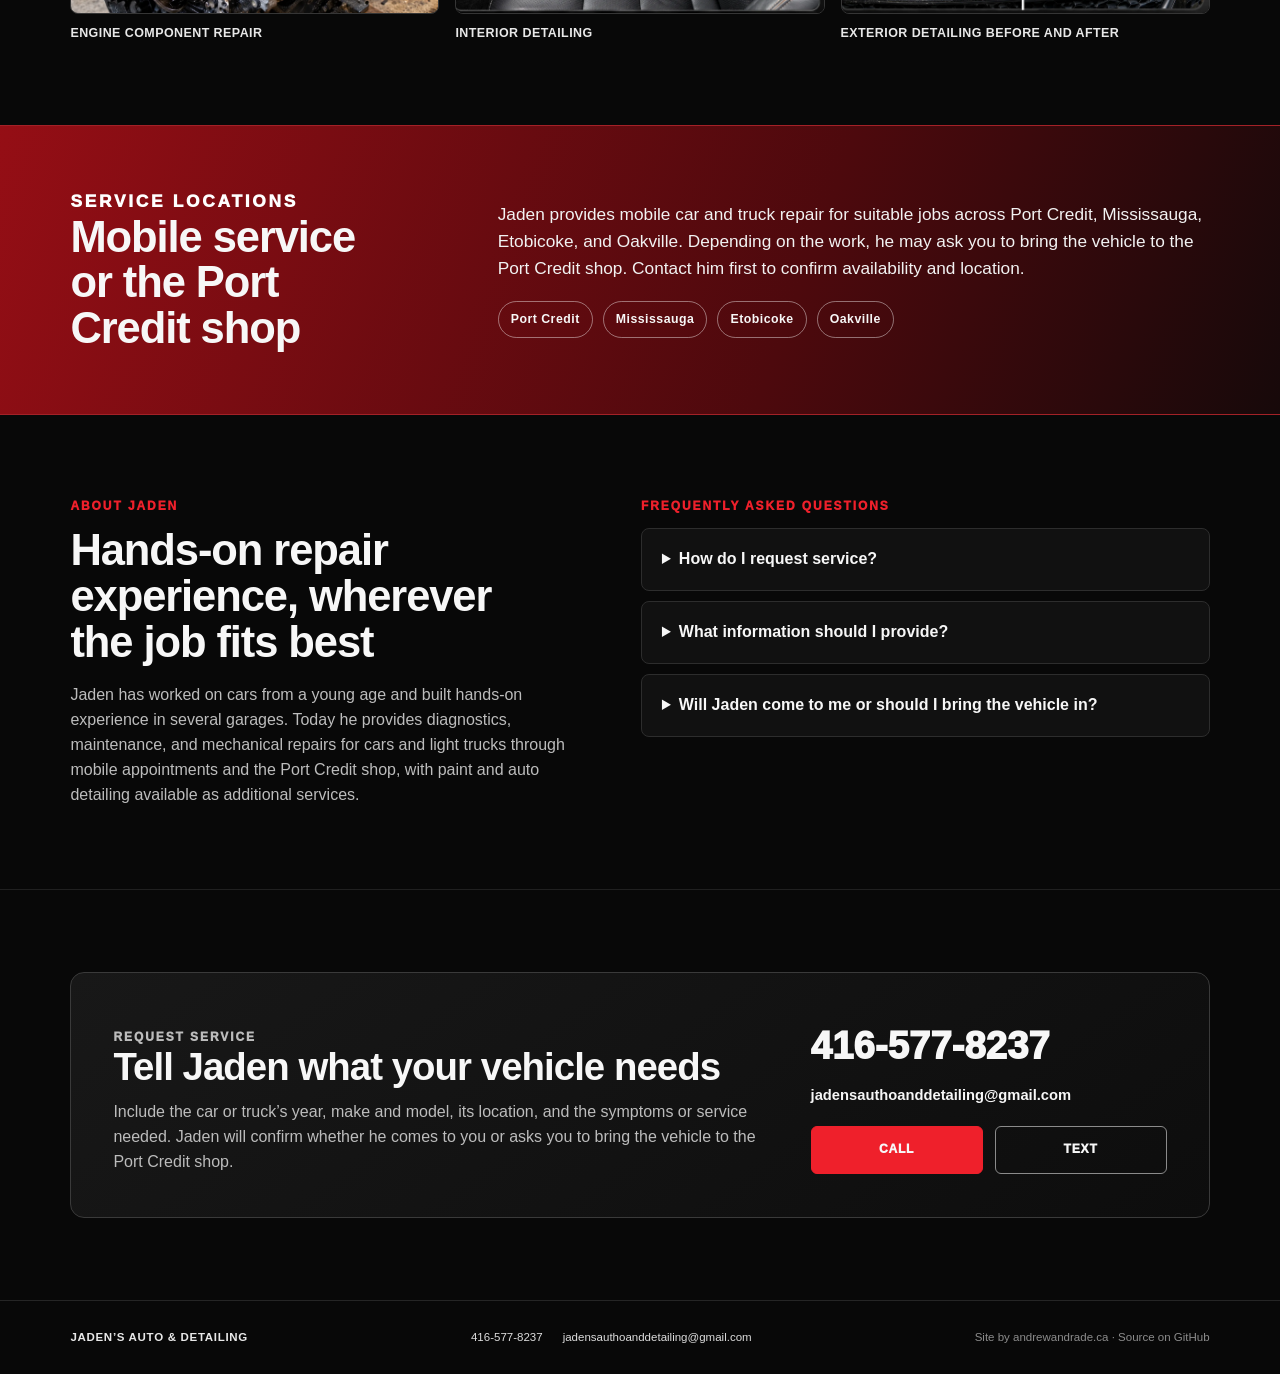
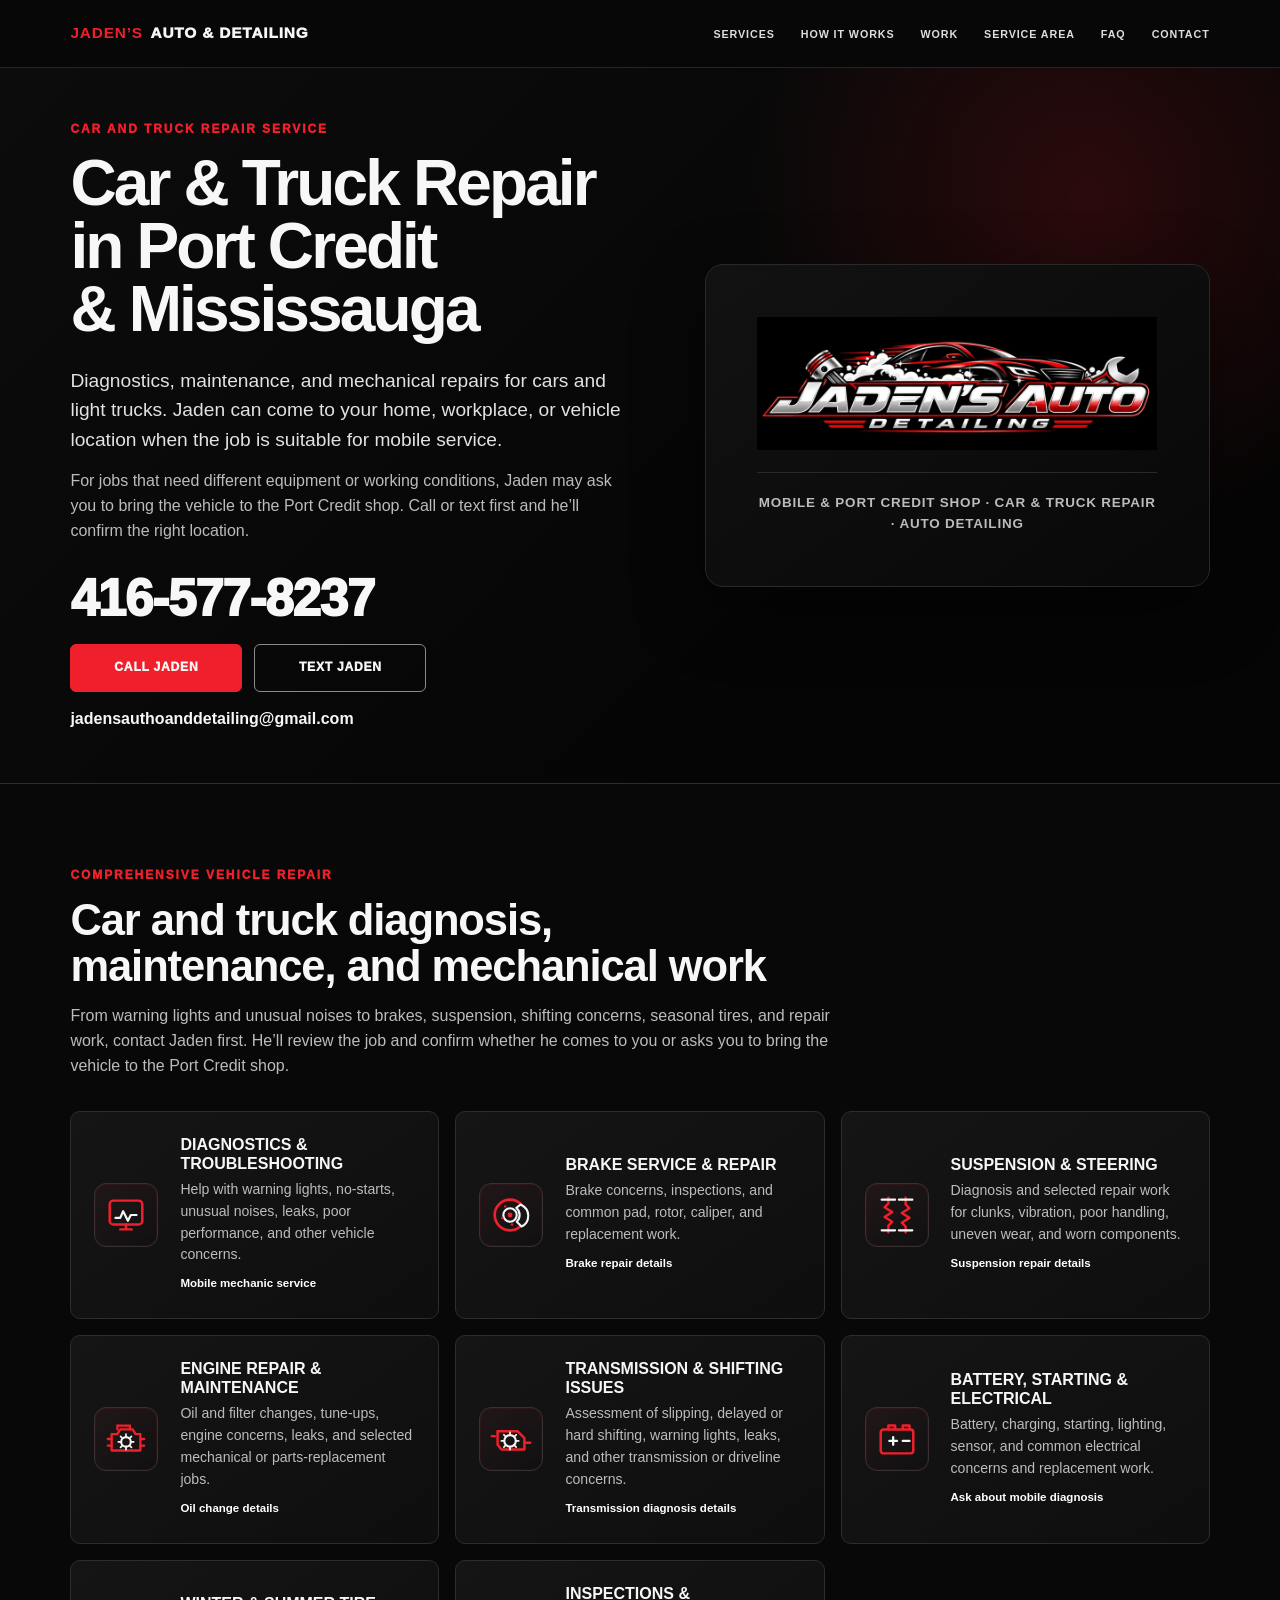
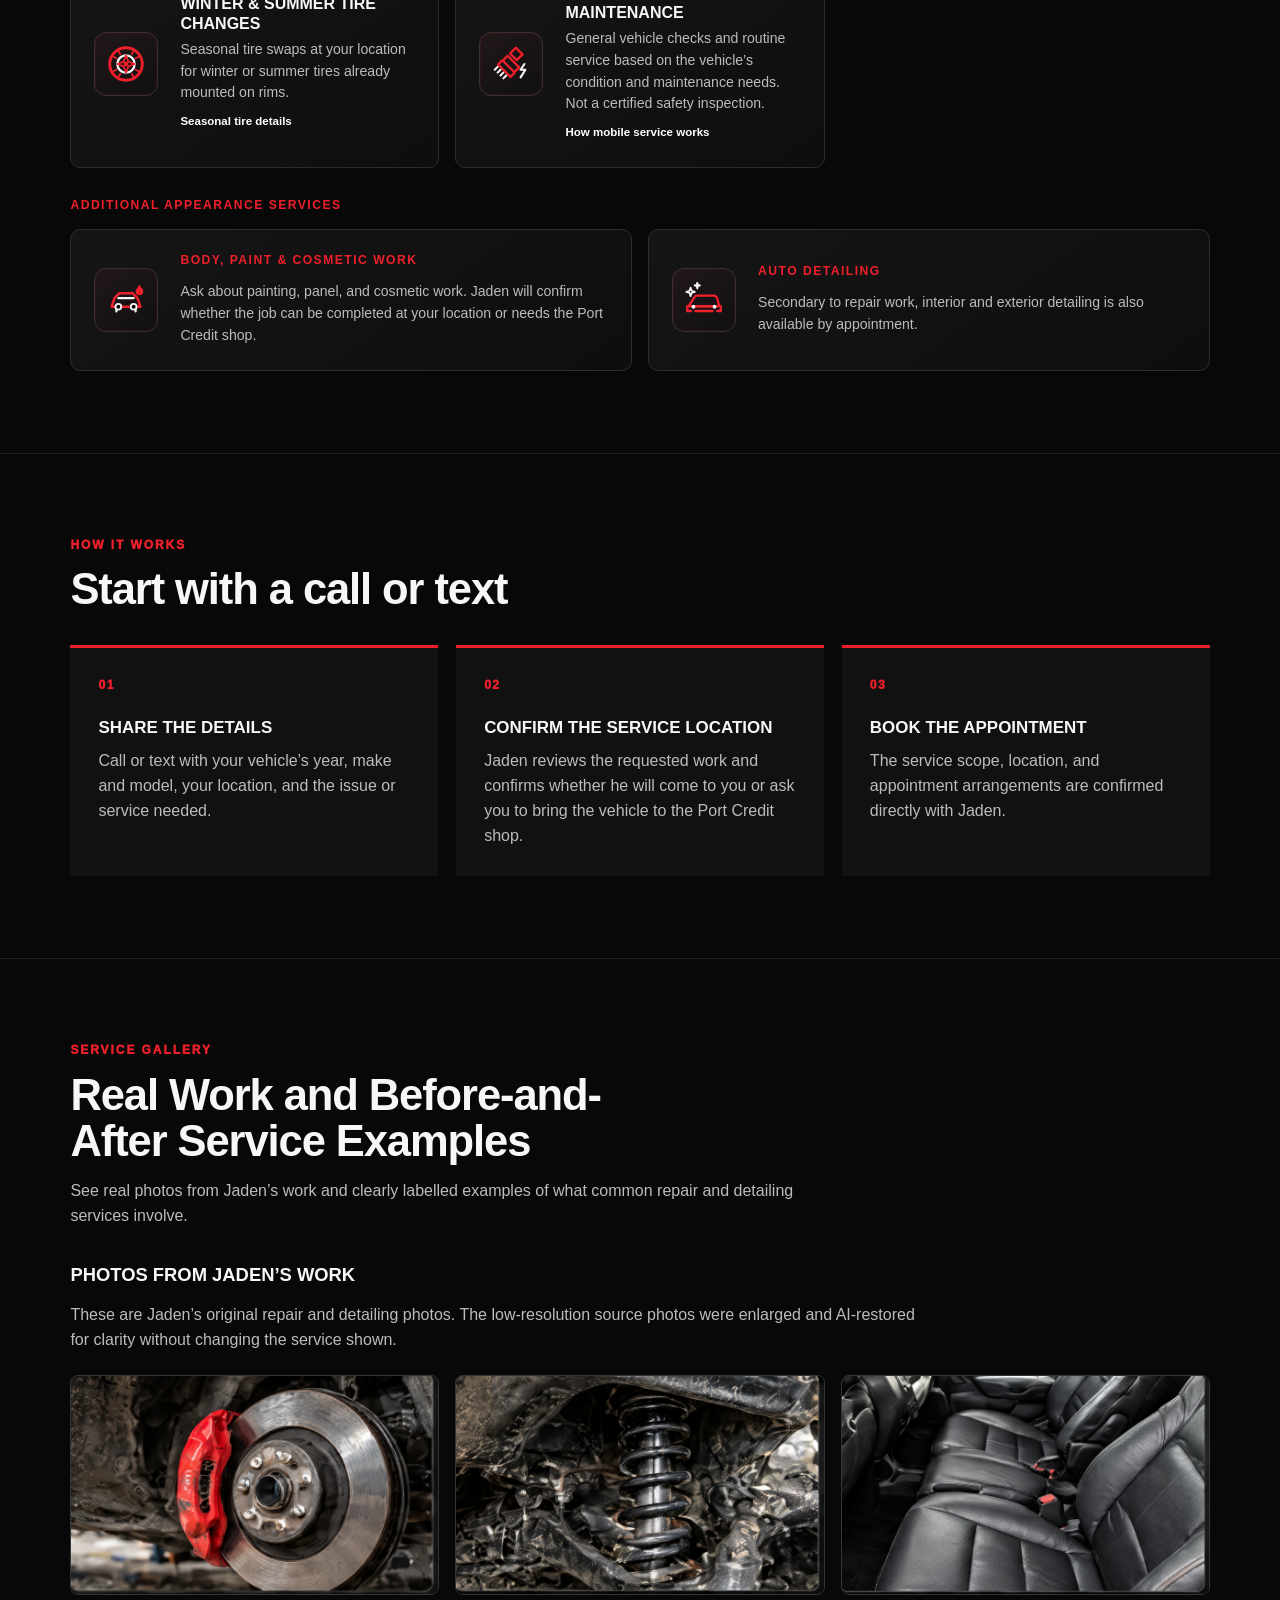
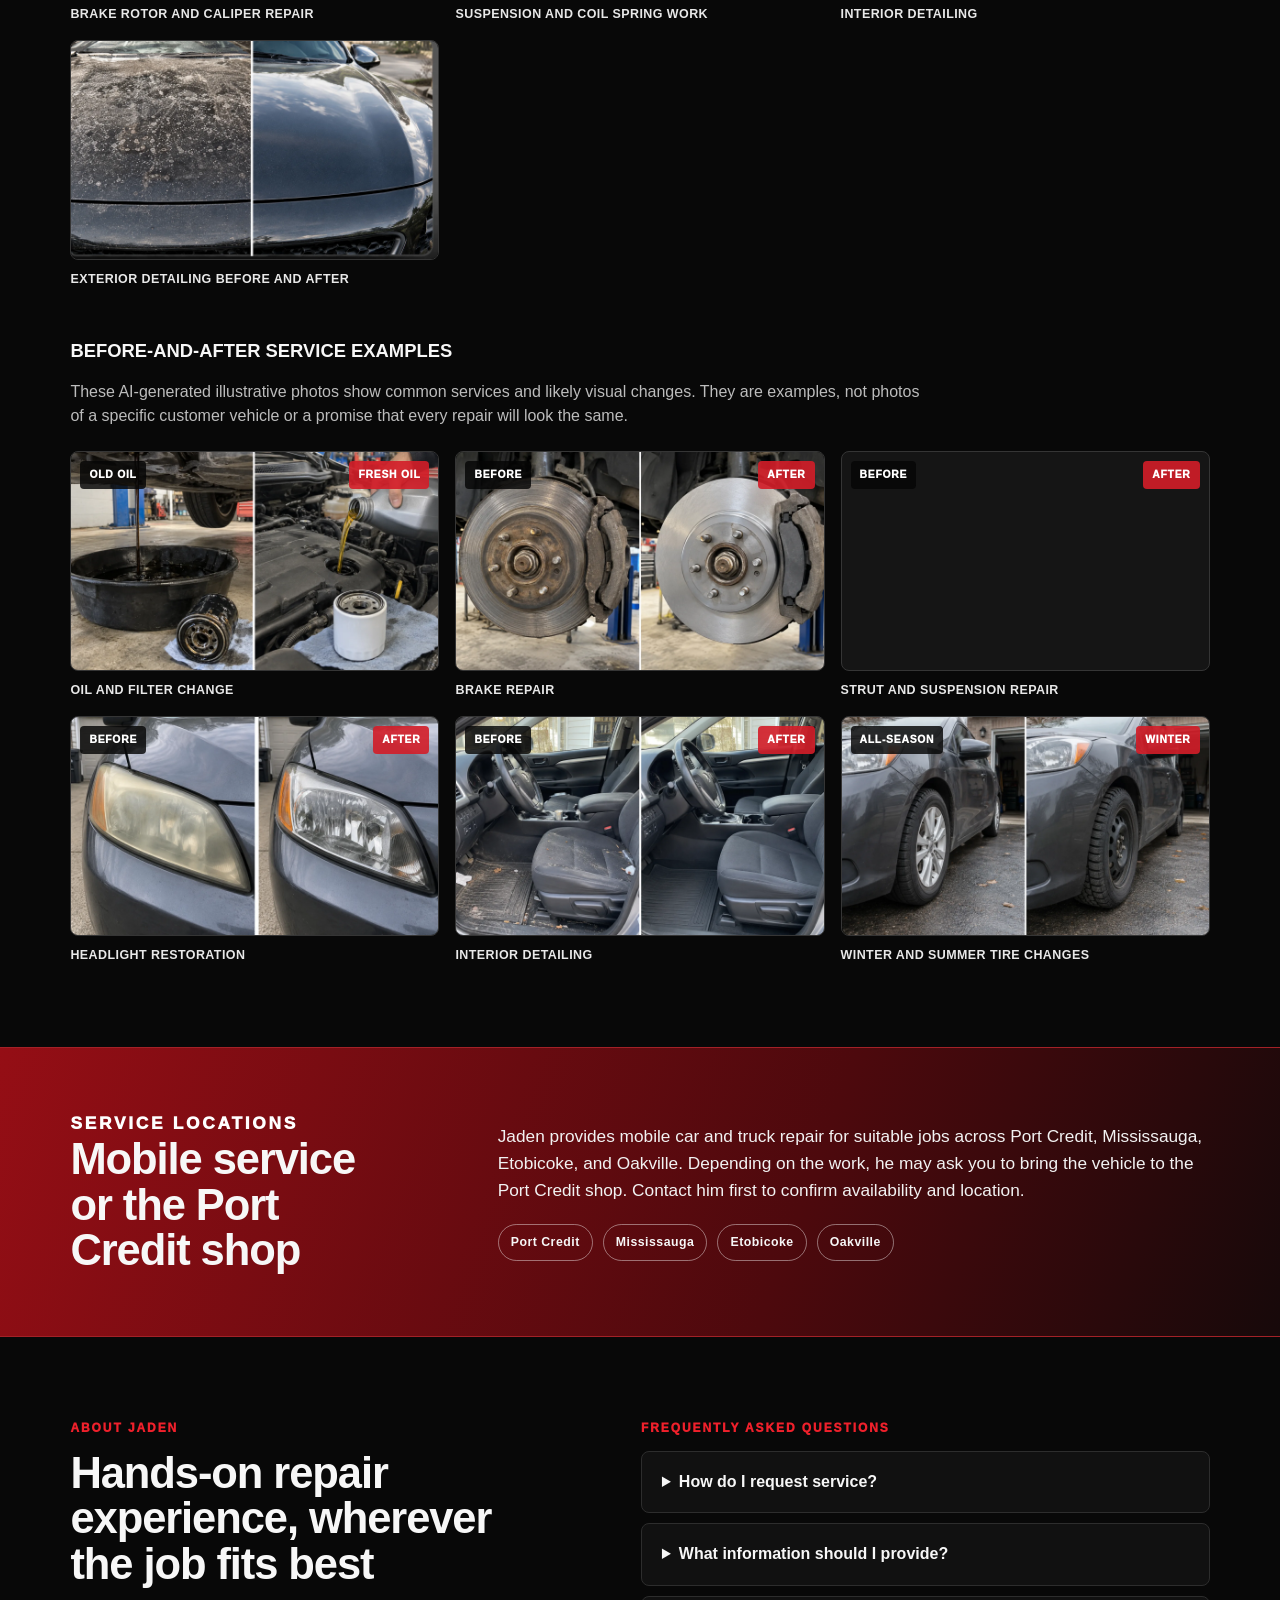
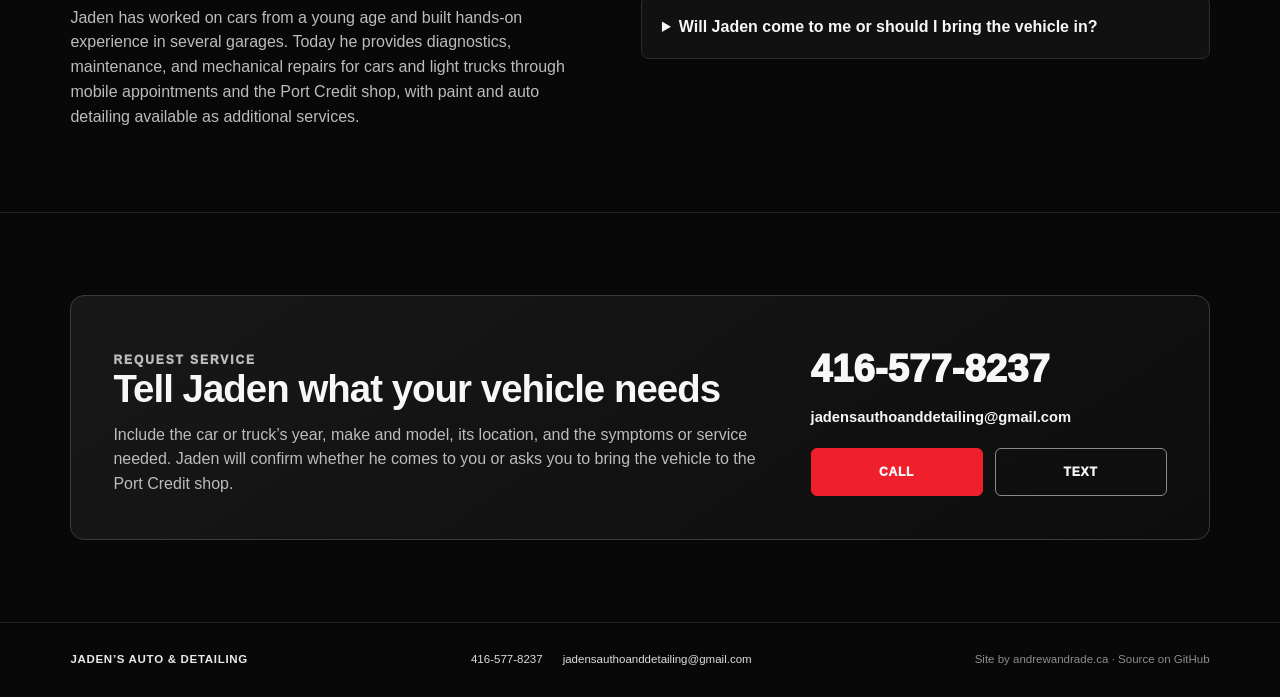
